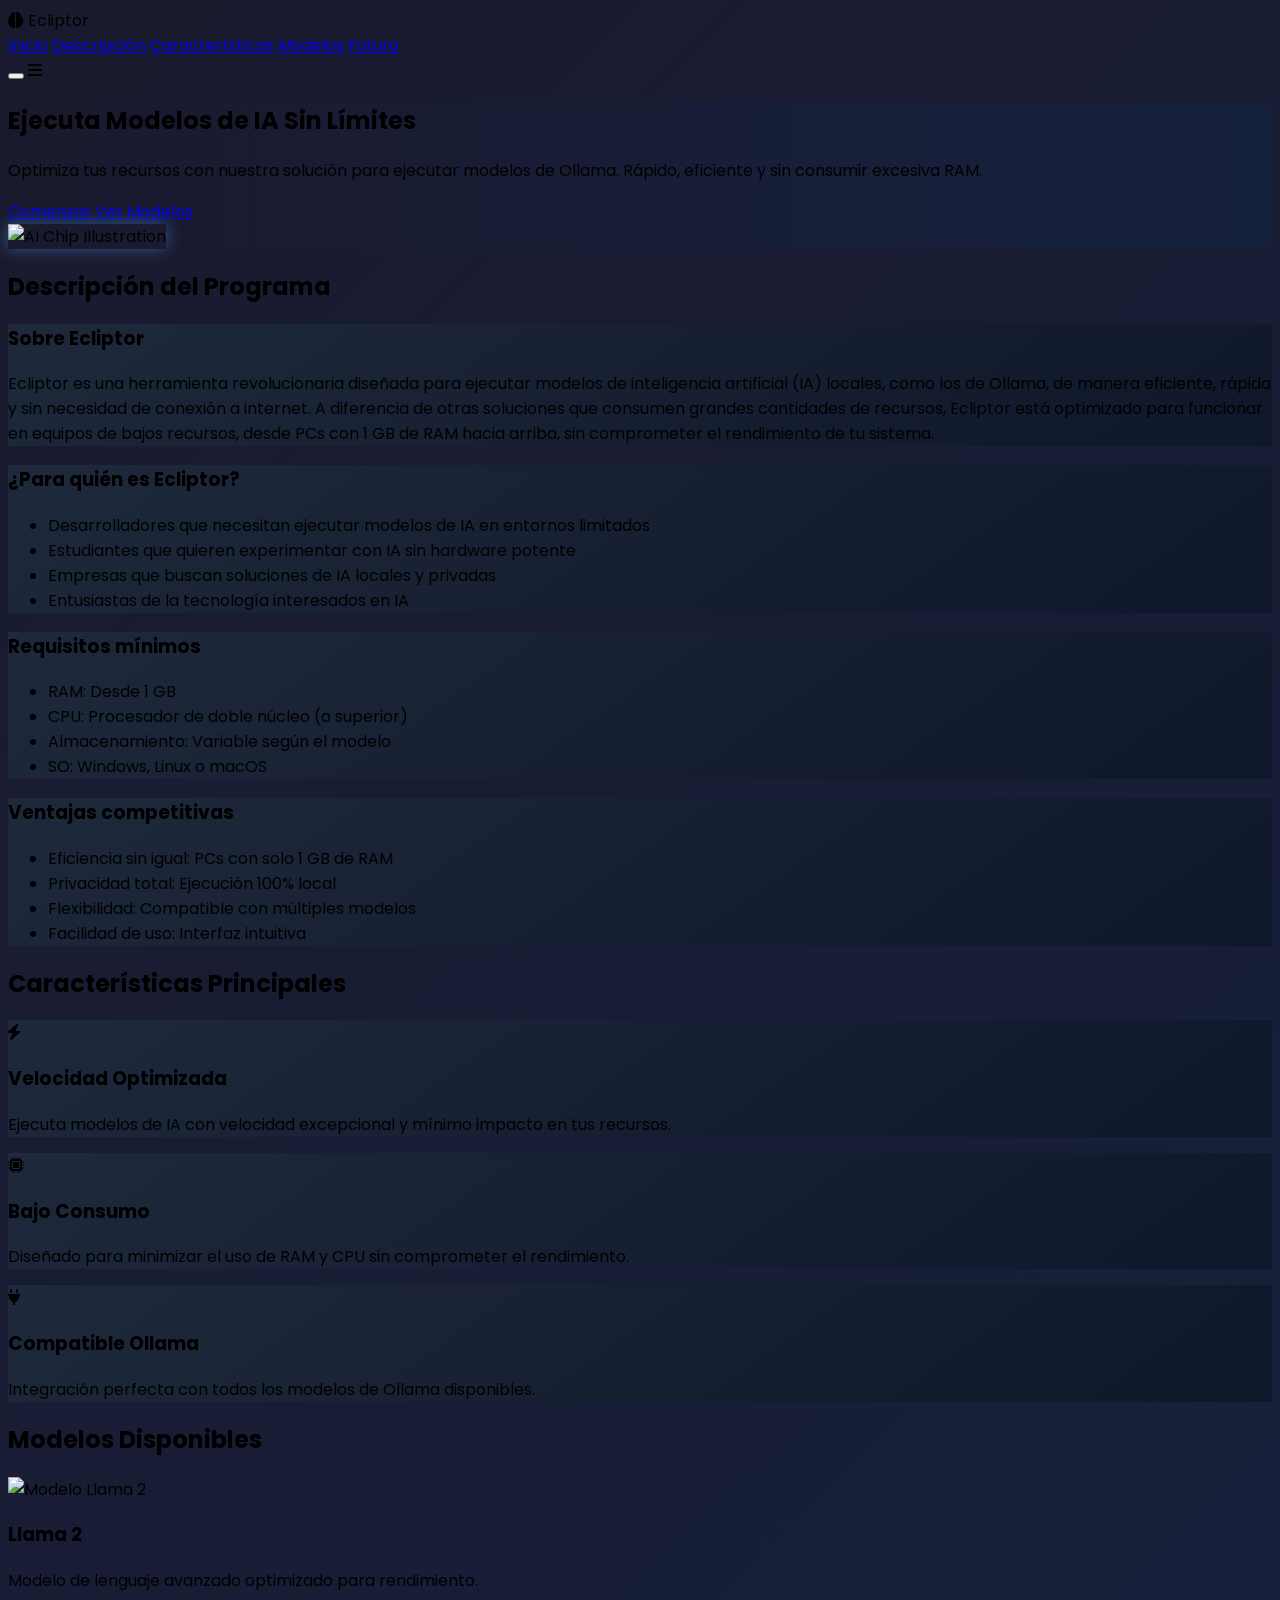
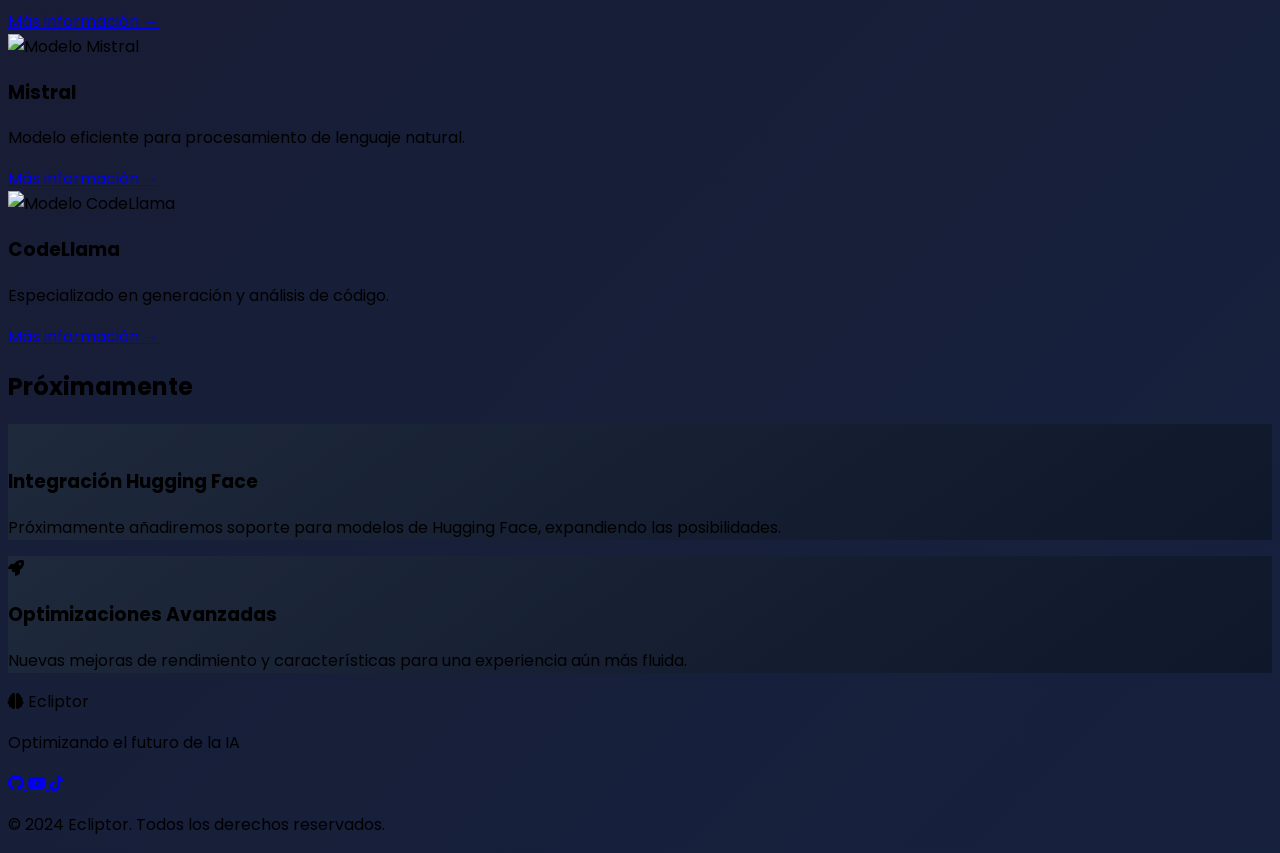
==== index.html @ 1d0e7f30 "Update and rename ia.html to index.html" ====
<!DOCTYPE html>
<html lang="es">
<head>
    <meta charset="UTF-8">
    <title>Ecliptor - Ejecución Rápida de Modelos</title>
    <script src="https://cdn.tailwindcss.com"></script>
    <link href="https://cdnjs.cloudflare.com/ajax/libs/font-awesome/6.0.0/css/all.min.css" rel="stylesheet">
    <style>
        @import url('https://fonts.googleapis.com/css2?family=Poppins:wght@300;400;600;700&display=swap');

        * {
            font-family: 'Poppins', sans-serif;
        }

        .gradient-bg {
            background: linear-gradient(135deg, #1a1a2e 0%, #16213e 100%);
        }

        .card-gradient {
            background: linear-gradient(145deg, #1e293b, #0f172a);
        }

        .glow {
            box-shadow: 0 0 15px rgba(66, 153, 225, 0.5);
        }

        .feature-card {
            transition: all 0.3s ease;
        }

        .feature-card:hover {
            transform: translateY(-10px);
            box-shadow: 0 10px 20px rgba(0, 0, 0, 0.2);
        }

        .animate-float {
            animation: float 3s ease-in-out infinite;
        }

        @keyframes float {
            0% { transform: translateY(0px); }
            50% { transform: translateY(-20px); }
            100% { transform: translateY(0px); }
        }

        .hero-gradient {
            background: linear-gradient(90deg, #1a1a2e 0%, #16213e 100%);
        }
    </style>
</head>
<body class="gradient-bg text-gray-100">
    <!-- Header -->
    <header class="fixed w-full z-50 bg-opacity-90 backdrop-blur-md bg-gray-900">
        <nav class="container mx-auto px-6 py-4">
            <div class="flex justify-between items-center">
                <div class="flex items-center">
                    <i class="fas fa-brain text-blue-500 text-3xl mr-3"></i>
                    <span class="text-2xl font-bold">Ecliptor</span>
                </div>
                <div class="hidden md:flex space-x-8 items-center">
                    <a href="#inicio" class="hover:text-blue-400 transition-colors">Inicio</a>
                    <a href="#descripcion" class="hover:text-blue-400 transition-colors">Descripción</a>
                    <a href="#caracteristicas" class="hover:text-blue-400 transition-colors">Características</a>
                    <a href="#modelos" class="hover:text-blue-400 transition-colors">Modelos</a>
                    <a href="#futuro" class="hover:text-blue-400 transition-colors">Futuro</a>
                    <!-- Nuevo botón de perfil -->
                    <div class="flex items-center space-x-3 ml-4 relative">
                        <button onclick="toggleUserMenu()" class="flex items-center space-x-3 focus:outline-none">
                            <img id="userAvatar" src="https://api.dicebear.com/7.x/avataaars/svg?seed=Felix" alt="Avatar" 
                                 class="w-8 h-8 rounded-full border-2 border-blue-500">
                            <span id="userName" class="text-sm font-medium">Usuario</span>
                        </button>
                        
                        <!-- Menú desplegable -->
                        <div id="userMenu" class="absolute right-0 top-full mt-2 w-48 rounded-md shadow-lg bg-gray-800 ring-1 ring-black ring-opacity-5 hidden">
                            <div class="py-1">
                                <a href="#" class="block px-4 py-2 text-sm text-gray-300 hover:bg-gray-700">
                                    <i class="fas fa-user-edit mr-2"></i>Editar Perfil
                                </a>
                                <a href="#" class="block px-4 py-2 text-sm text-gray-300 hover:bg-gray-700">
                                    <i class="fas fa-envelope mr-2"></i>Cambiar Correo
                                </a>
                                <a href="#" class="block px-4 py-2 text-sm text-gray-300 hover:bg-gray-700">
                                    <i class="fas fa-users mr-2"></i>Gestionar Usuarios
                                </a>
                                <hr class="border-gray-700 my-1">
                                <a href="#" onclick="handleLogout()" class="block px-4 py-2 text-sm text-red-400 hover:bg-gray-700">
                                    <i class="fas fa-sign-out-alt mr-2"></i>Cerrar Sesión
                                </a>
                            </div>
                        </div>
                    </div>
                </div>
                <button class="md:hidden"></button>
                    <i class="fas fa-bars text-2xl"></i>
                </button>
            </div>
        </nav>
    </header>

    <!-- Hero Section -->
    <section id="inicio" class="hero-gradient min-h-screen flex items-center pt-20">
        <div class="container mx-auto px-6 py-20">
            <div class="flex flex-col md:flex-row items-center">
                <div class="md:w-1/2 mb-10 md:mb-0">
                    <h1 class="text-5xl md:text-6xl font-bold mb-6">
                        Ejecuta Modelos de IA 
                        <span class="text-blue-500">Sin Límites</span>
                    </h1>
                    <p class="text-xl mb-8 text-gray-300">
                        Optimiza tus recursos con nuestra solución para ejecutar modelos de Ollama. 
                        Rápido, eficiente y sin consumir excesiva RAM.
                    </p>
                    <div class="flex space-x-4">
                        <a href="login.html" id="btnComenzar" class="bg-blue-600 hover:bg-blue-700 px-8 py-3 rounded-lg font-semibold transition-colors">
                            Comenzar
                        </a>
                        <a href="#modelos" class="border border-blue-500 hover:bg-blue-500 px-8 py-3 rounded-lg font-semibold transition-colors">
                            Ver Modelos
                        </a>
                    </div>
                </div>
                <div class="md:w-1/2 animate-float">
                    <div class="w-full h-[400px] flex items-center justify-end bg-transparent"> <!-- Añadido justify-end y bg-transparent -->
                        <img 
                            src="https://img.freepik.com/vector-premium/conjunto-chips-ia-instalar-e-icono-modo-configuracion-ia-vector-ia-simbolo-forma-ilustracion_293525-2442.jpg" 
                            alt="AI Chip Illustration" 
                            class="w-[400px] h-[400px] object-contain rounded-lg glow mr-4"> <!-- Cambiado ml-4 por mr-4 y object-cover por object-contain -->
                    </div>
                </div>
            </div>
        </div>
    </section>

    <!-- Descripción Section (Nueva sección) -->
    <section id="descripcion" class="py-20 bg-gray-900">
        <div class="container mx-auto px-6">
            <h2 class="text-4xl font-bold text-center mb-16">Descripción del Programa</h2>
            <div class="max-w-4xl mx-auto space-y-8 text-gray-300">
                <div class="card-gradient rounded-xl p-8 feature-card"> <!-- Nuevo contenedor para el texto -->
                    <h3 class="text-xl font-bold mb-4 text-blue-400">Sobre Ecliptor</h3>
                    <p class="text-lg leading-relaxed">
                        Ecliptor es una herramienta revolucionaria diseñada para ejecutar modelos de inteligencia artificial (IA) locales, como los de Ollama, de manera eficiente, rápida y sin necesidad de conexión a internet. A diferencia de otras soluciones que consumen grandes cantidades de recursos, Ecliptor está optimizado para funcionar en equipos de bajos recursos, desde PCs con 1 GB de RAM hacia arriba, sin comprometer el rendimiento de tu sistema.
                    </p>
                </div>

                <div class="grid grid-cols-1 md:grid-cols-3 gap-8 mt-12"> <!-- Cambiado a 3 columnas -->
                    <div class="card-gradient rounded-xl p-6 feature-card"> <!-- Añadido feature-card -->
                        <h3 class="text-xl font-bold mb-4 text-blue-400">¿Para quién es Ecliptor?</h3>
                        <ul class="space-y-2 list-disc list-inside">
                            <li>Desarrolladores que necesitan ejecutar modelos de IA en entornos limitados</li>
                            <li>Estudiantes que quieren experimentar con IA sin hardware potente</li>
                            <li>Empresas que buscan soluciones de IA locales y privadas</li>
                            <li>Entusiastas de la tecnología interesados en IA</li>
                        </ul>
                    </div>

                    <div class="card-gradient rounded-xl p-6 feature-card"> <!-- Añadido feature-card -->
                        <h3 class="text-xl font-bold mb-4 text-blue-400">Requisitos mínimos</h3>
                        <ul class="space-y-2 list-disc list-inside">
                            <li>RAM: Desde 1 GB</li>
                            <li>CPU: Procesador de doble núcleo (o superior)</li>
                            <li>Almacenamiento: Variable según el modelo</li>
                            <li>SO: Windows, Linux o macOS</li>
                        </ul>
                    </div>

                    <div class="card-gradient rounded-xl p-6 feature-card"> <!-- Añadido feature-card -->
                        <h3 class="text-xl font-bold mb-4 text-blue-400">Ventajas competitivas</h3>
                        <ul class="space-y-2 list-disc list-inside">
                            <li>Eficiencia sin igual: PCs con solo 1 GB de RAM</li>
                            <li>Privacidad total: Ejecución 100% local</li>
                            <li>Flexibilidad: Compatible con múltiples modelos</li>
                            <li>Facilidad de uso: Interfaz intuitiva</li>
                        </ul>
                    </div>
                </div>
            </div>
        </div>
    </section>

    <!-- Features Section -->
    <section id="caracteristicas" class="py-20">
        <div class="container mx-auto px-6">
            <h2 class="text-4xl font-bold text-center mb-16">Características Principales</h2>
            <div class="grid grid-cols-1 md:grid-cols-3 gap-12">
                <div class="feature-card card-gradient p-8 rounded-xl">
                    <div class="text-blue-500 text-5xl mb-6">
                        <i class="fas fa-bolt"></i>
                    </div>
                    <h3 class="text-2xl font-bold mb-4">Velocidad Optimizada</h3>
                    <p class="text-gray-400">
                        Ejecuta modelos de IA con velocidad excepcional y mínimo impacto en tus recursos.
                    </p>
                </div>
                <div class="feature-card card-gradient p-8 rounded-xl">
                    <div class="text-blue-500 text-5xl mb-6">
                        <i class="fas fa-microchip"></i>
                    </div>
                    <h3 class="text-2xl font-bold mb-4">Bajo Consumo</h3>
                    <p class="text-gray-400">
                        Diseñado para minimizar el uso de RAM y CPU sin comprometer el rendimiento.
                    </p>
                </div>
                <div class="feature-card card-gradient p-8 rounded-xl">
                    <div class="text-blue-500 text-5xl mb-6">
                        <i class="fas fa-plug"></i>
                    </div>
                    <h3 class="text-2xl font-bold mb-4">Compatible Ollama</h3>
                    <p class="text-gray-400">
                        Integración perfecta con todos los modelos de Ollama disponibles.
                    </p>
                </div>
            </div>
        </div>
    </section>

    <!-- Models Section -->
    <section id="modelos" class="py-20 bg-gray-900">
        <div class="container mx-auto px-6">
            <h2 class="text-4xl font-bold text-center mb-16">Modelos Disponibles</h2>
            <div class="grid grid-cols-1 md:grid-cols-3 gap-8">
                <div class="feature-card bg-gray-800 rounded-xl overflow-hidden">
                    <img src="https://llama-2.ai/wp-content/uploads/2023/08/Llama-2-Release-Update.jpeg" alt="Modelo Llama 2" class="w-full h-48 object-cover"/>
                    <div class="p-6">
                        <h3 class="text-xl font-bold mb-3">Llama 2</h3>
                        <p class="text-gray-400 mb-4">
                            Modelo de lenguaje avanzado optimizado para rendimiento.
                        </p>
                        <a href="llama2.html" class="text-blue-500 hover:text-blue-400">Más información →</a>
                    </div>
                </div>
                <div class="feature-card bg-gray-800 rounded-xl overflow-hidden">
                    <img src="https://raona.com/wp-content/uploads/2024/02/mistral-ai-1024x505.webp" alt="Modelo Mistral" class="w-full h-48 object-cover"/>
                    <div class="p-6">
                        <h3 class="text-xl font-bold mb-3">Mistral</h3>
                        <p class="text-gray-400 mb-4">
                            Modelo eficiente para procesamiento de lenguaje natural.
                        </p>
                        <a href="mistral.html" class="text-blue-500 hover:text-blue-400">Más información →</a>
                    </div>
                </div>
                <div class="feature-card bg-gray-800 rounded-xl overflow-hidden">
                    <img src="https://pbs.twimg.com/media/GFBmtatb0AADYhy?format=jpg&name=4096x4096" alt="Modelo CodeLlama" class="w-full h-48 object-cover"/>
                    <div class="p-6">
                        <h3 class="text-xl font-bold mb-3">CodeLlama</h3>
                        <p class="text-gray-400 mb-4">
                            Especializado en generación y análisis de código.
                        </p>
                        <a href="codellama.html" class="text-blue-500 hover:text-blue-400">Más información →</a>
                    </div>
                </div>
            </div>
        </div>
    </section>

    <!-- Future Section -->
    <section id="futuro" class="py-20">
        <div class="container mx-auto px-6">
            <h2 class="text-4xl font-bold text-center mb-16">Próximamente</h2>
            <div class="grid grid-cols-1 md:grid-cols-2 gap-12">
                <div class="feature-card card-gradient p-8 rounded-xl">
                    <div class="flex items-center mb-6">
                        <i class="fab fa-huggingface text-4xl text-blue-500 mr-4"></i>
                        <h3 class="text-2xl font-bold">Integración Hugging Face</h3>
                    </div>
                    <p class="text-gray-400">
                        Próximamente añadiremos soporte para modelos de Hugging Face, expandiendo las posibilidades.
                    </p>
                </div>
                <div class="feature-card card-gradient p-8 rounded-xl">
                    <div class="flex items-center mb-6">
                        <i class="fas fa-rocket text-4xl text-blue-500 mr-4"></i>
                        <h3 class="text-2xl font-bold">Optimizaciones Avanzadas</h3>
                    </div>
                    <p class="text-gray-400">
                        Nuevas mejoras de rendimiento y características para una experiencia aún más fluida.
                    </p>
                </div>
            </div>
        </div>
    </section>

    <!-- Footer -->
    <footer class="bg-gray-900 py-12">
        <div class="container mx-auto px-6">
            <div class="flex flex-col md:flex-row justify-between items-center">
                <div class="mb-6 md:mb-0">
                    <div class="flex items-center">
                        <i class="fas fa-brain text-blue-500 text-3xl mr-3"></i>
                        <span class="text-2xl font-bold">Ecliptor</span>
                    </div>
                    <p class="text-gray-400 mt-2">Optimizando el futuro de la IA</p>
                </div>
                <div class="flex space-x-6">
                    <a href="https://github.com/jephersonRD" class="text-gray-400 hover:text-blue-500">
                        <i class="fab fa-github text-2xl"></i>
                    </a>
                    <a href="https://www.youtube.com/@Jepherson_jp" class="text-gray-400 hover:text-blue-500">
                        <i class="fab fa-youtube text-2xl"></i>
                    </a>
                    <a href="https://www.tiktok.com/@jepherson_rd" class="text-gray-400 hover:text-blue-500">
                        <i class="fab fa-tiktok text-2xl"></i>
                    </a>
                </div>
            </div>
            <div class="border-t border-gray-800 mt-8 pt-8 text-center text-gray-400">
                <p>© 2024 Ecliptor. Todos los derechos reservados.</p>
            </div>
        </div>
    </footer>
    <script>
        // Verificar si el usuario está autenticado
        const isAuthenticated = localStorage.getItem('userAuth');
        const btnComenzar = document.getElementById('btnComenzar');
        const userProfile = document.querySelector('.flex.items-center.space-x-3');

        if (isAuthenticated) {
            btnComenzar.href = 'download.html';
            userProfile.style.display = 'flex';
        } else {
            btnComenzar.href = 'login.html';
            userProfile.style.display = 'none';
        }

        function toggleUserMenu() {
            const menu = document.getElementById('userMenu');
            menu.classList.toggle('hidden');
        }

        function handleLogout() {
            localStorage.removeItem('userAuth');
            window.location.reload();
        }

        // Actualizar información del usuario
        const userAuth = JSON.parse(localStorage.getItem('userAuth'));
        if (userAuth) {
            document.getElementById('userName').textContent = userAuth.username || 'Usuario';
            if (userAuth.profilePic) {
                document.getElementById('userAvatar').src = userAuth.profilePic;
            }
        }

        // Cerrar menú al hacer clic fuera
        document.addEventListener('click', function(event) {
            const menu = document.getElementById('userMenu');
            const userButton = document.querySelector('.flex.items-center.space-x-3.ml-4');
            if (!userButton.contains(event.target) && !menu.contains(event.target)) {
                menu.classList.add('hidden');
            }
        });
    </script>
</body>
</html>
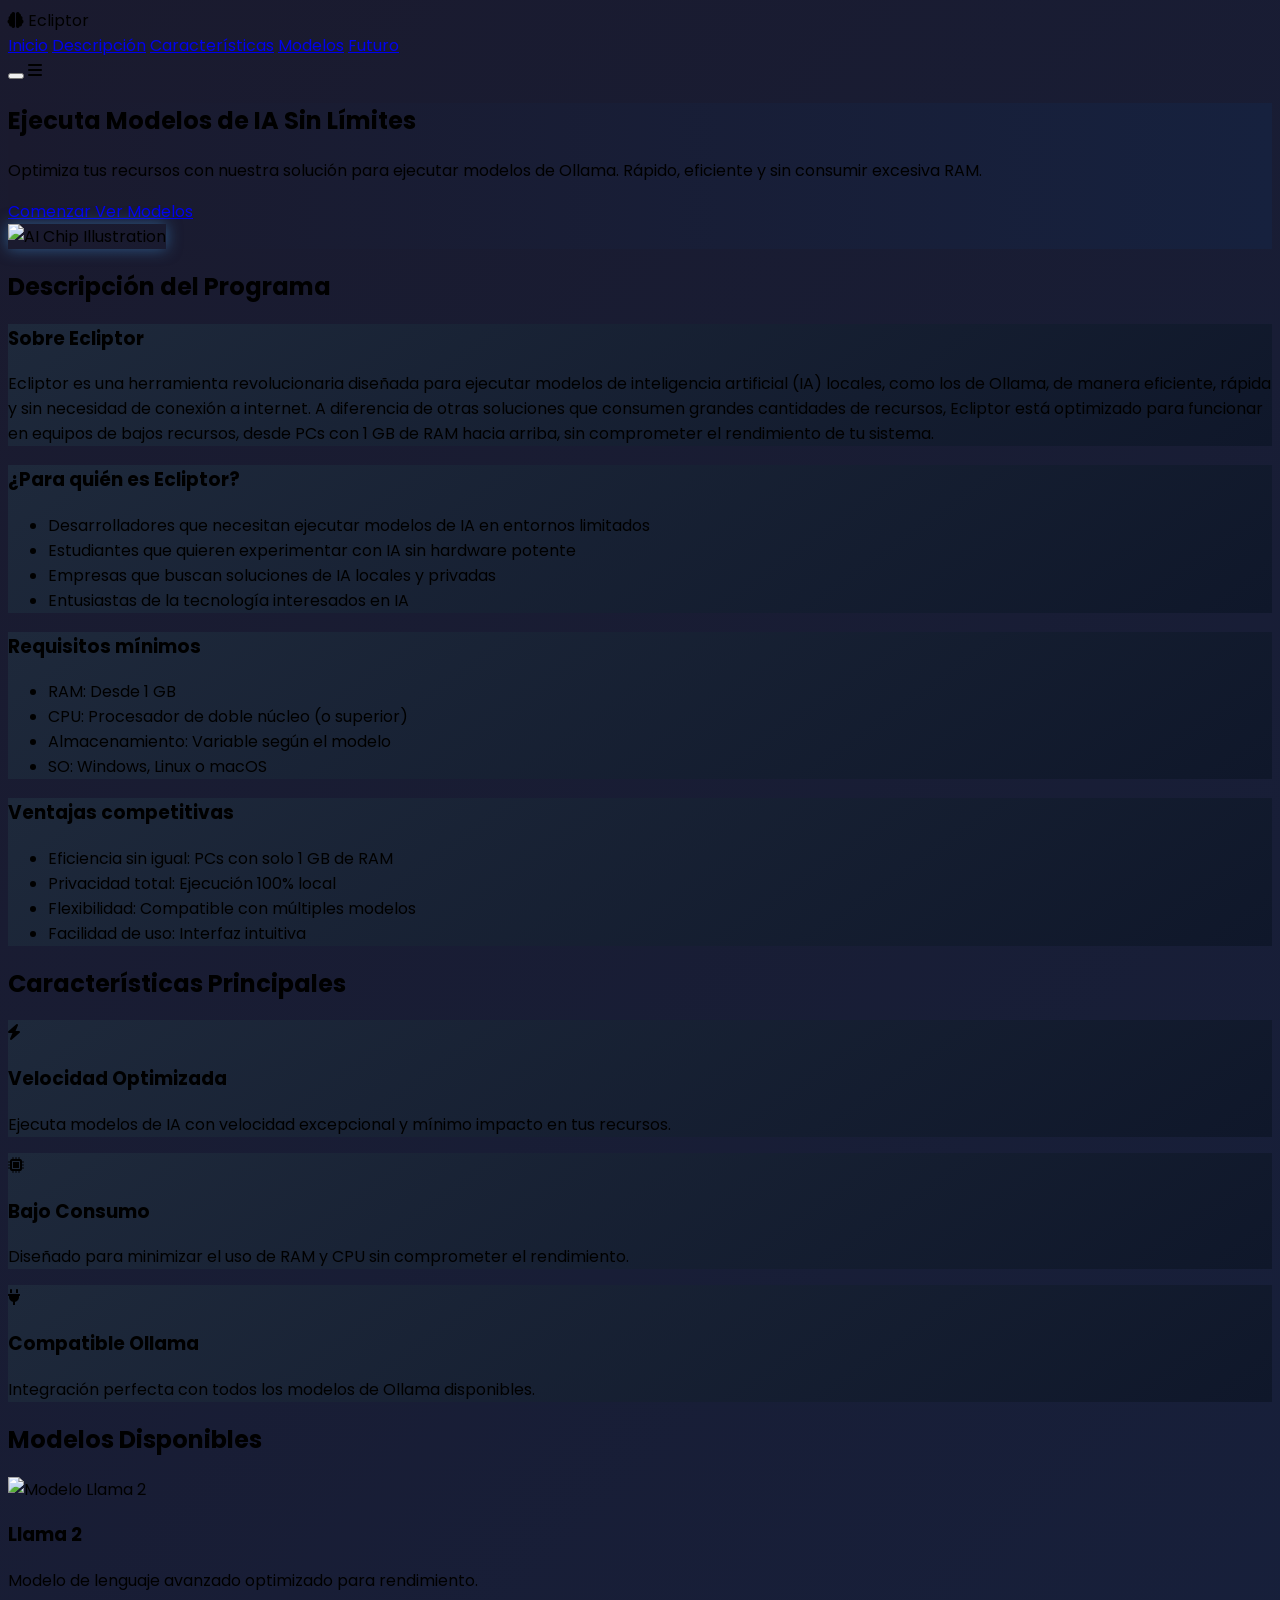
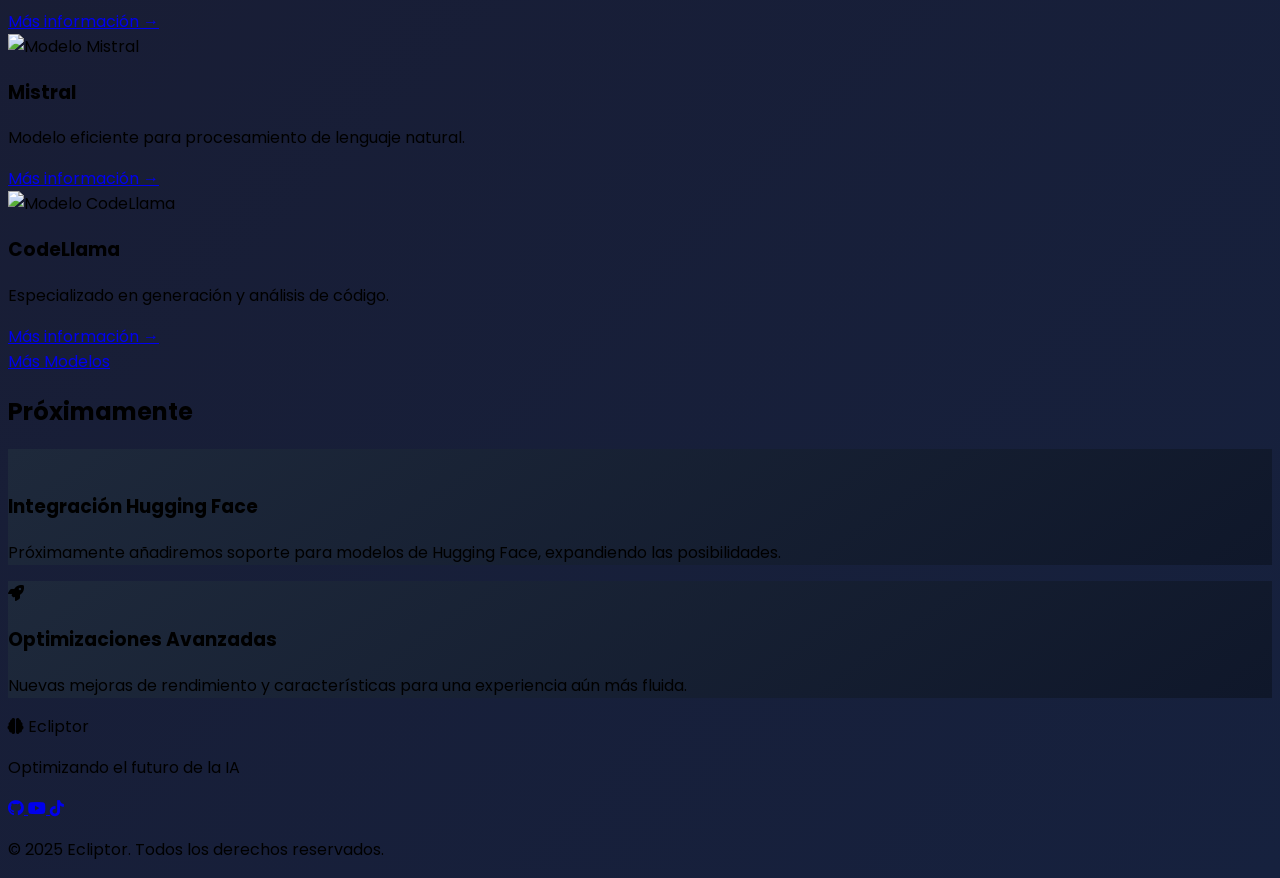
==== commit 3e923e7d: "Add files via upload" ====
--- a/index.html
+++ b/index.html
@@ -251,6 +251,12 @@
                     </div>
                 </div>
             </div>
+            <!-- Nuevo botón de Más Modelos -->
+            <div class="text-center mt-8">
+                <a href="modelos.html" class="bg-blue-600 hover:bg-blue-700 px-8 py-3 rounded-lg font-semibold transition-colors">
+                    Más Modelos
+                </a>
+            </div>
         </div>
     </section>
 
@@ -305,7 +311,7 @@
                 </div>
             </div>
             <div class="border-t border-gray-800 mt-8 pt-8 text-center text-gray-400">
-                <p>© 2024 Ecliptor. Todos los derechos reservados.</p>
+                <p>© 2025 Ecliptor. Todos los derechos reservados.</p>
             </div>
         </div>
     </footer>
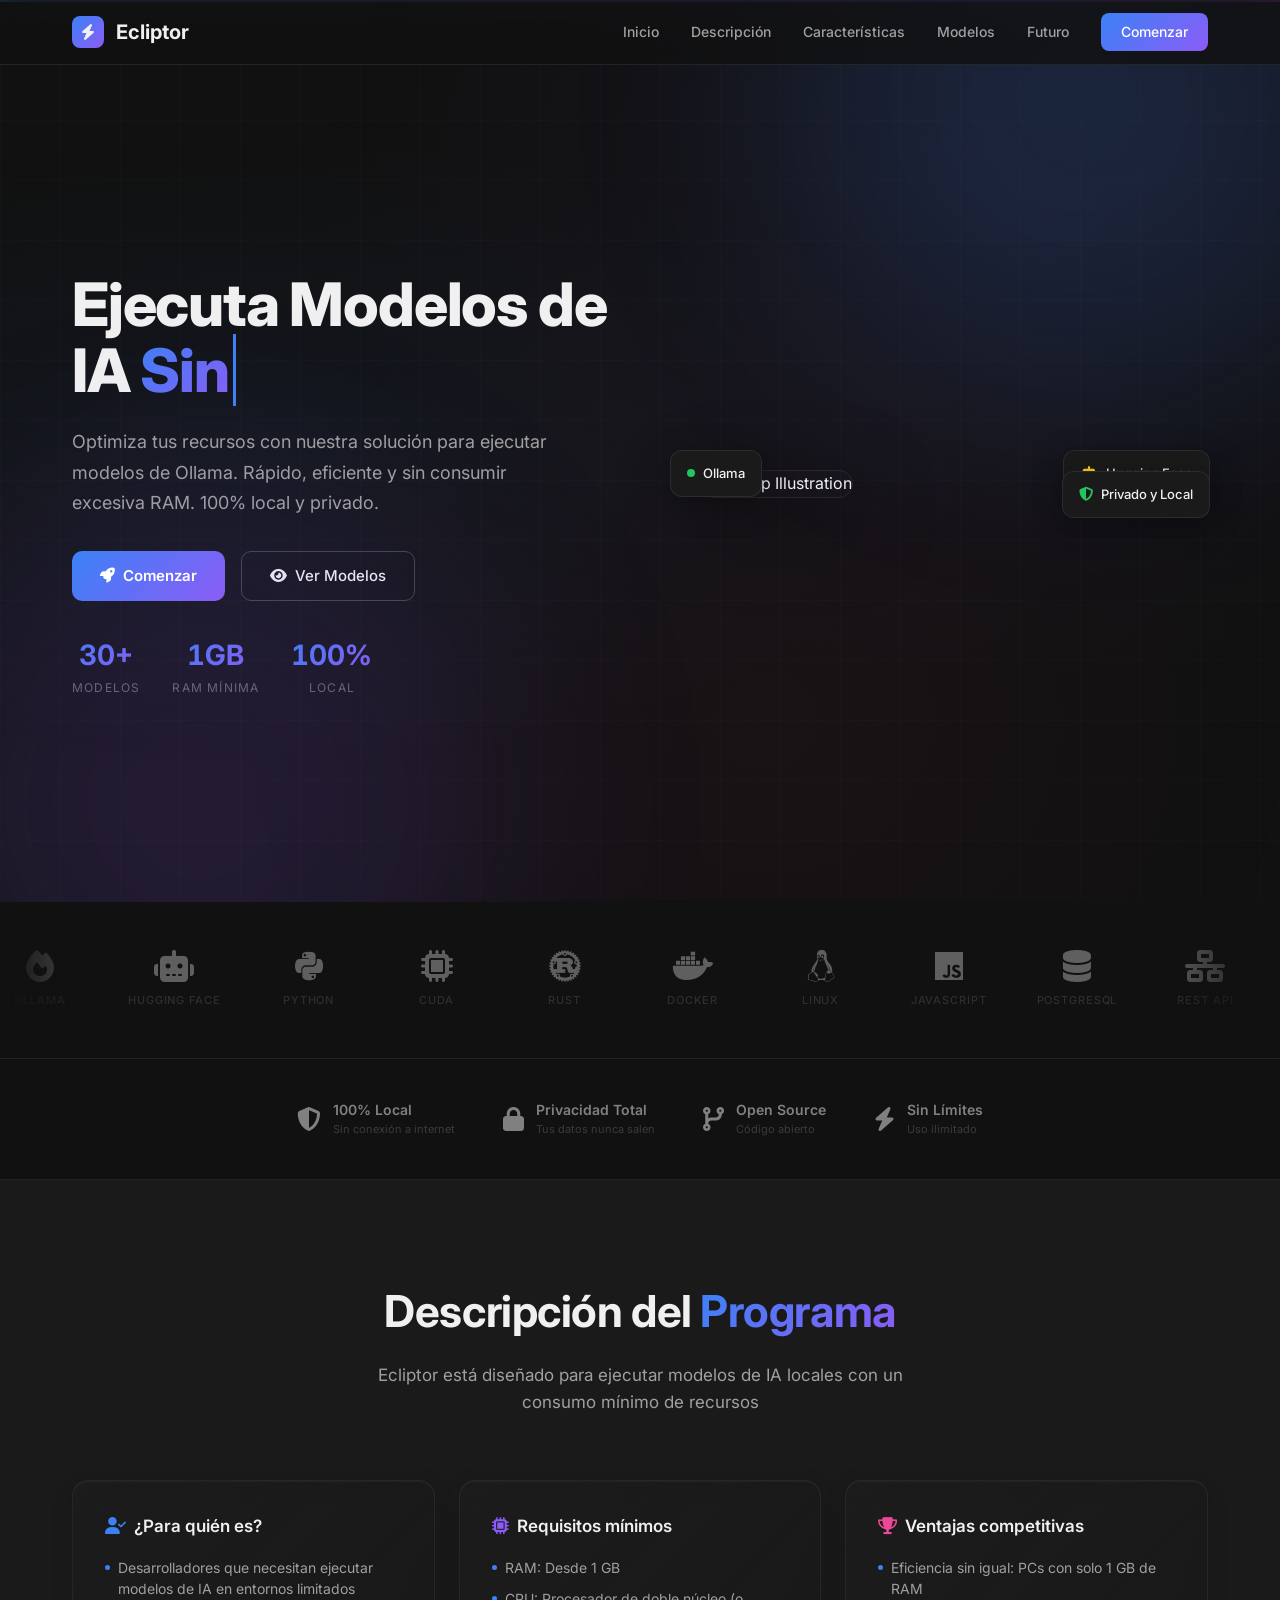
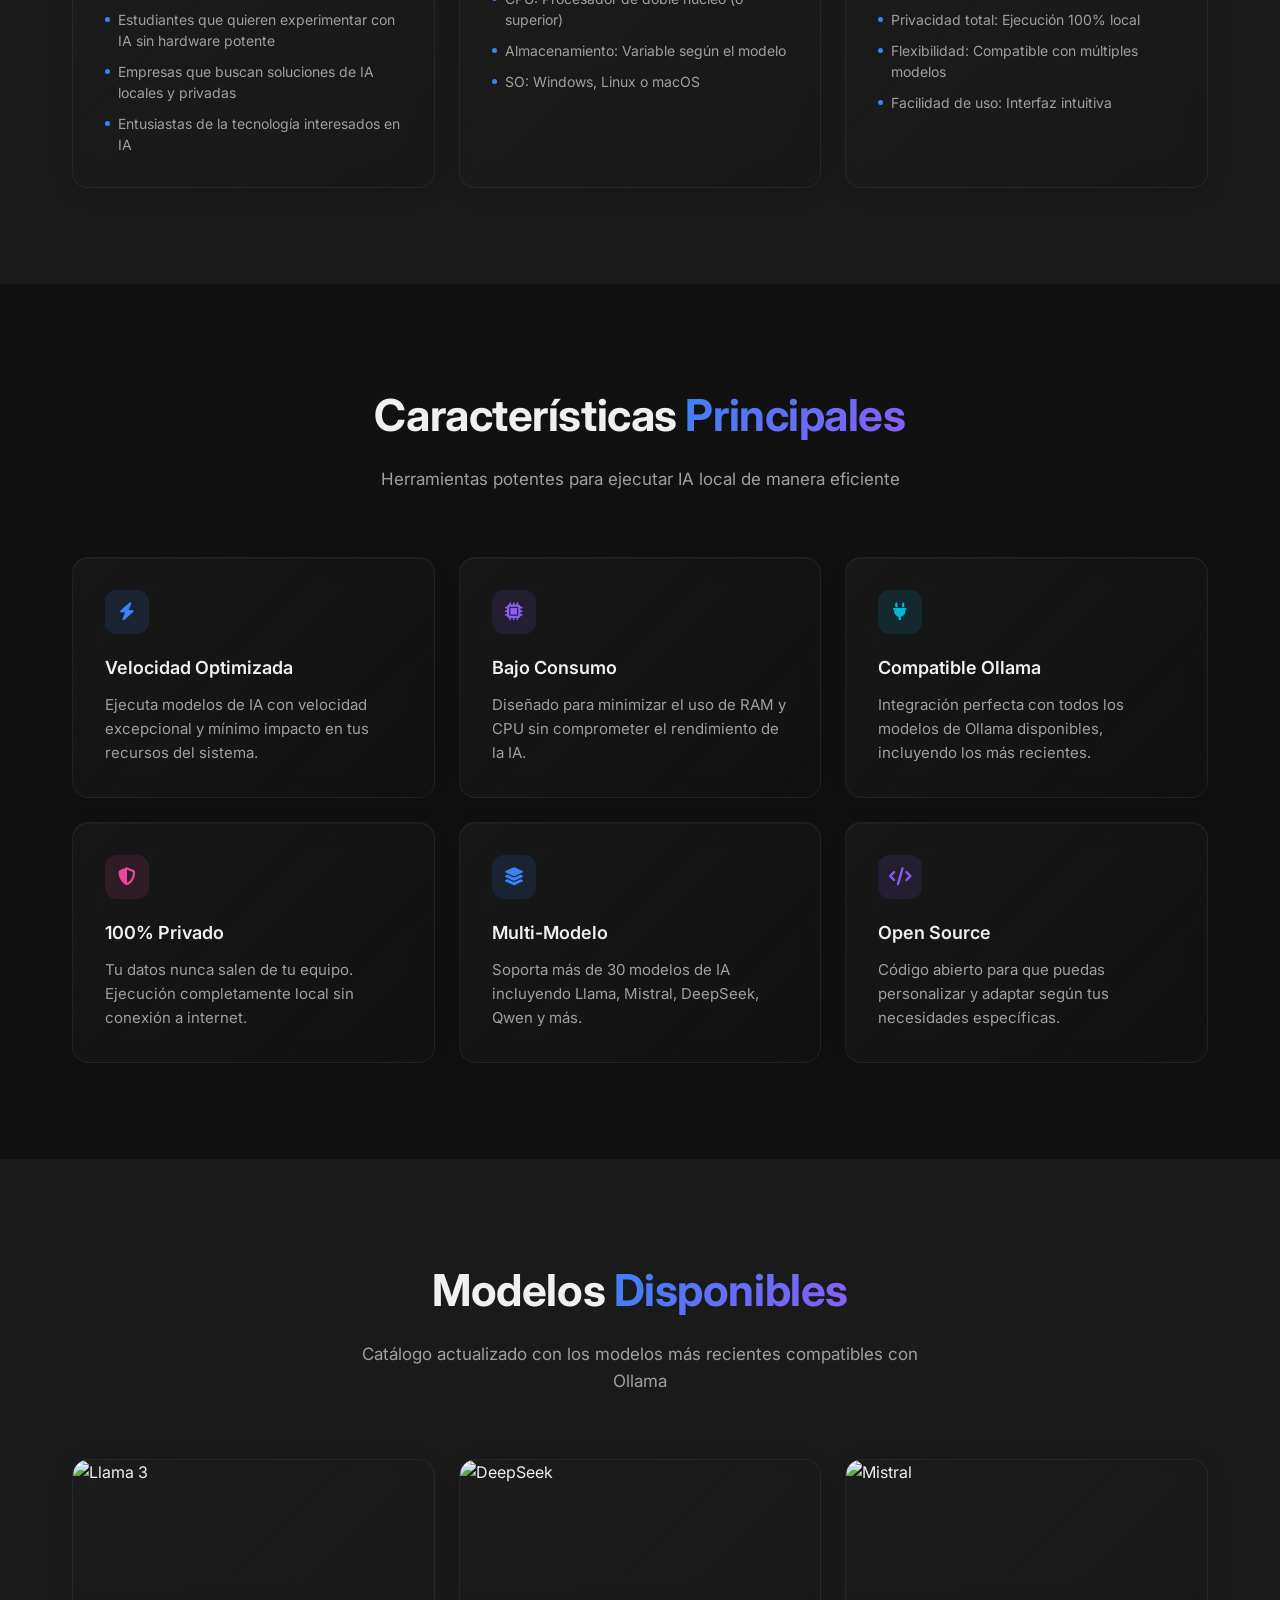
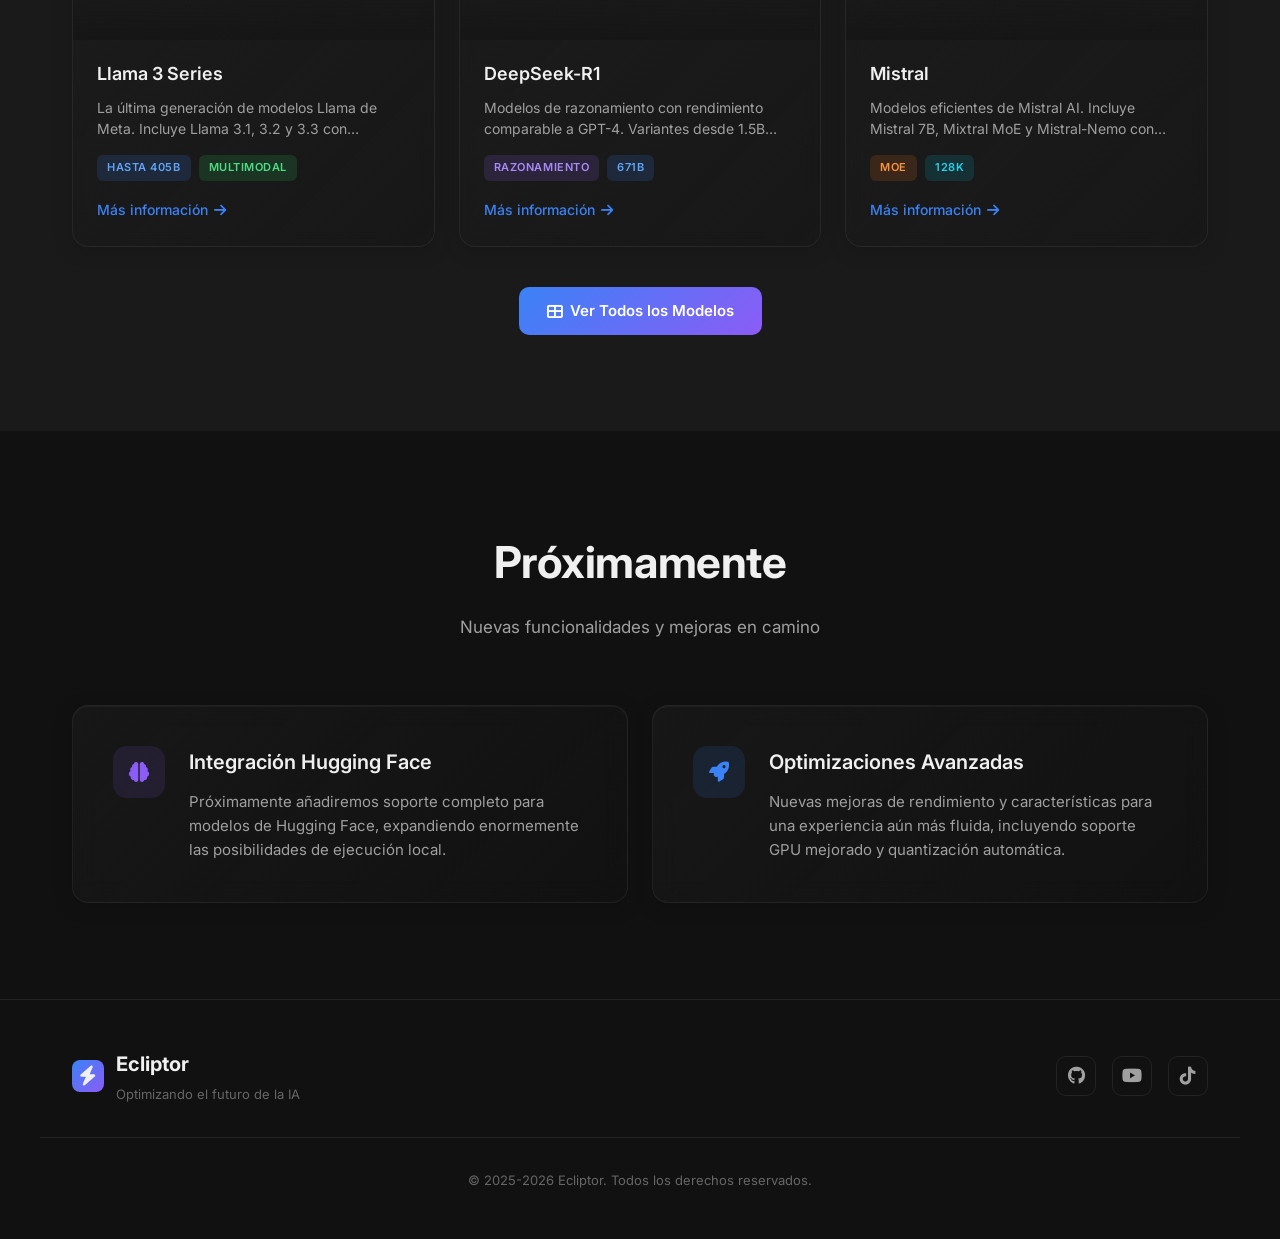
==== commit 04f6c639: "Rediseño completo: estilo sshx.io, glassmorphism, carrusel infinito, efecto 3D, responsive mejorado," ====
--- a/index.html
+++ b/index.html
@@ -1,361 +1,370 @@
-<!DOCTYPE html>
-<html lang="es">
-<head>
-    <meta charset="UTF-8">
-    <title>Ecliptor - Ejecución Rápida de Modelos</title>
-    <script src="https://cdn.tailwindcss.com"></script>
-    <link href="https://cdnjs.cloudflare.com/ajax/libs/font-awesome/6.0.0/css/all.min.css" rel="stylesheet">
-    <style>
-        @import url('https://fonts.googleapis.com/css2?family=Poppins:wght@300;400;600;700&display=swap');
-
-        * {
-            font-family: 'Poppins', sans-serif;
-        }
-
-        .gradient-bg {
-            background: linear-gradient(135deg, #1a1a2e 0%, #16213e 100%);
-        }
-
-        .card-gradient {
-            background: linear-gradient(145deg, #1e293b, #0f172a);
-        }
-
-        .glow {
-            box-shadow: 0 0 15px rgba(66, 153, 225, 0.5);
-        }
-
-        .feature-card {
-            transition: all 0.3s ease;
-        }
-
-        .feature-card:hover {
-            transform: translateY(-10px);
-            box-shadow: 0 10px 20px rgba(0, 0, 0, 0.2);
-        }
-
-        .animate-float {
-            animation: float 3s ease-in-out infinite;
-        }
-
-        @keyframes float {
-            0% { transform: translateY(0px); }
-            50% { transform: translateY(-20px); }
-            100% { transform: translateY(0px); }
-        }
-
-        .hero-gradient {
-            background: linear-gradient(90deg, #1a1a2e 0%, #16213e 100%);
-        }
-    </style>
-</head>
-<body class="gradient-bg text-gray-100">
-    <!-- Header -->
-    <header class="fixed w-full z-50 bg-opacity-90 backdrop-blur-md bg-gray-900">
-        <nav class="container mx-auto px-6 py-4">
-            <div class="flex justify-between items-center">
-                <div class="flex items-center">
-                    <i class="fas fa-brain text-blue-500 text-3xl mr-3"></i>
-                    <span class="text-2xl font-bold">Ecliptor</span>
-                </div>
-                <div class="hidden md:flex space-x-8 items-center">
-                    <a href="#inicio" class="hover:text-blue-400 transition-colors">Inicio</a>
-                    <a href="#descripcion" class="hover:text-blue-400 transition-colors">Descripción</a>
-                    <a href="#caracteristicas" class="hover:text-blue-400 transition-colors">Características</a>
-                    <a href="#modelos" class="hover:text-blue-400 transition-colors">Modelos</a>
-                    <a href="#futuro" class="hover:text-blue-400 transition-colors">Futuro</a>
-                    <!-- Nuevo botón de perfil -->
-                    <div class="flex items-center space-x-3 ml-4 relative">
-                        <button onclick="toggleUserMenu()" class="flex items-center space-x-3 focus:outline-none">
-                            <img id="userAvatar" src="https://api.dicebear.com/7.x/avataaars/svg?seed=Felix" alt="Avatar" 
-                                 class="w-8 h-8 rounded-full border-2 border-blue-500">
-                            <span id="userName" class="text-sm font-medium">Usuario</span>
-                        </button>
-                        
-                        <!-- Menú desplegable -->
-                        <div id="userMenu" class="absolute right-0 top-full mt-2 w-48 rounded-md shadow-lg bg-gray-800 ring-1 ring-black ring-opacity-5 hidden">
-                            <div class="py-1">
-                                <a href="#" class="block px-4 py-2 text-sm text-gray-300 hover:bg-gray-700">
-                                    <i class="fas fa-user-edit mr-2"></i>Editar Perfil
-                                </a>
-                                <a href="#" class="block px-4 py-2 text-sm text-gray-300 hover:bg-gray-700">
-                                    <i class="fas fa-envelope mr-2"></i>Cambiar Correo
-                                </a>
-                                <a href="#" class="block px-4 py-2 text-sm text-gray-300 hover:bg-gray-700">
-                                    <i class="fas fa-users mr-2"></i>Gestionar Usuarios
-                                </a>
-                                <hr class="border-gray-700 my-1">
-                                <a href="#" onclick="handleLogout()" class="block px-4 py-2 text-sm text-red-400 hover:bg-gray-700">
-                                    <i class="fas fa-sign-out-alt mr-2"></i>Cerrar Sesión
-                                </a>
-                            </div>
-                        </div>
-                    </div>
-                </div>
-                <button class="md:hidden"></button>
-                    <i class="fas fa-bars text-2xl"></i>
-                </button>
-            </div>
-        </nav>
-    </header>
-
-    <!-- Hero Section -->
-    <section id="inicio" class="hero-gradient min-h-screen flex items-center pt-20">
-        <div class="container mx-auto px-6 py-20">
-            <div class="flex flex-col md:flex-row items-center">
-                <div class="md:w-1/2 mb-10 md:mb-0">
-                    <h1 class="text-5xl md:text-6xl font-bold mb-6">
-                        Ejecuta Modelos de IA 
-                        <span class="text-blue-500">Sin Límites</span>
-                    </h1>
-                    <p class="text-xl mb-8 text-gray-300">
-                        Optimiza tus recursos con nuestra solución para ejecutar modelos de Ollama. 
-                        Rápido, eficiente y sin consumir excesiva RAM.
-                    </p>
-                    <div class="flex space-x-4">
-                        <a href="login.html" id="btnComenzar" class="bg-blue-600 hover:bg-blue-700 px-8 py-3 rounded-lg font-semibold transition-colors">
-                            Comenzar
-                        </a>
-                        <a href="#modelos" class="border border-blue-500 hover:bg-blue-500 px-8 py-3 rounded-lg font-semibold transition-colors">
-                            Ver Modelos
-                        </a>
-                    </div>
-                </div>
-                <div class="md:w-1/2 animate-float">
-                    <div class="w-full h-[400px] flex items-center justify-end bg-transparent"> <!-- Añadido justify-end y bg-transparent -->
-                        <img 
-                            src="https://img.freepik.com/vector-premium/conjunto-chips-ia-instalar-e-icono-modo-configuracion-ia-vector-ia-simbolo-forma-ilustracion_293525-2442.jpg" 
-                            alt="AI Chip Illustration" 
-                            class="w-[400px] h-[400px] object-contain rounded-lg glow mr-4"> <!-- Cambiado ml-4 por mr-4 y object-cover por object-contain -->
-                    </div>
-                </div>
-            </div>
-        </div>
-    </section>
-
-    <!-- Descripción Section (Nueva sección) -->
-    <section id="descripcion" class="py-20 bg-gray-900">
-        <div class="container mx-auto px-6">
-            <h2 class="text-4xl font-bold text-center mb-16">Descripción del Programa</h2>
-            <div class="max-w-4xl mx-auto space-y-8 text-gray-300">
-                <div class="card-gradient rounded-xl p-8 feature-card"> <!-- Nuevo contenedor para el texto -->
-                    <h3 class="text-xl font-bold mb-4 text-blue-400">Sobre Ecliptor</h3>
-                    <p class="text-lg leading-relaxed">
-                        Ecliptor es una herramienta revolucionaria diseñada para ejecutar modelos de inteligencia artificial (IA) locales, como los de Ollama, de manera eficiente, rápida y sin necesidad de conexión a internet. A diferencia de otras soluciones que consumen grandes cantidades de recursos, Ecliptor está optimizado para funcionar en equipos de bajos recursos, desde PCs con 1 GB de RAM hacia arriba, sin comprometer el rendimiento de tu sistema.
-                    </p>
-                </div>
-
-                <div class="grid grid-cols-1 md:grid-cols-3 gap-8 mt-12"> <!-- Cambiado a 3 columnas -->
-                    <div class="card-gradient rounded-xl p-6 feature-card"> <!-- Añadido feature-card -->
-                        <h3 class="text-xl font-bold mb-4 text-blue-400">¿Para quién es Ecliptor?</h3>
-                        <ul class="space-y-2 list-disc list-inside">
-                            <li>Desarrolladores que necesitan ejecutar modelos de IA en entornos limitados</li>
-                            <li>Estudiantes que quieren experimentar con IA sin hardware potente</li>
-                            <li>Empresas que buscan soluciones de IA locales y privadas</li>
-                            <li>Entusiastas de la tecnología interesados en IA</li>
-                        </ul>
-                    </div>
-
-                    <div class="card-gradient rounded-xl p-6 feature-card"> <!-- Añadido feature-card -->
-                        <h3 class="text-xl font-bold mb-4 text-blue-400">Requisitos mínimos</h3>
-                        <ul class="space-y-2 list-disc list-inside">
-                            <li>RAM: Desde 1 GB</li>
-                            <li>CPU: Procesador de doble núcleo (o superior)</li>
-                            <li>Almacenamiento: Variable según el modelo</li>
-                            <li>SO: Windows, Linux o macOS</li>
-                        </ul>
-                    </div>
-
-                    <div class="card-gradient rounded-xl p-6 feature-card"> <!-- Añadido feature-card -->
-                        <h3 class="text-xl font-bold mb-4 text-blue-400">Ventajas competitivas</h3>
-                        <ul class="space-y-2 list-disc list-inside">
-                            <li>Eficiencia sin igual: PCs con solo 1 GB de RAM</li>
-                            <li>Privacidad total: Ejecución 100% local</li>
-                            <li>Flexibilidad: Compatible con múltiples modelos</li>
-                            <li>Facilidad de uso: Interfaz intuitiva</li>
-                        </ul>
-                    </div>
-                </div>
-            </div>
-        </div>
-    </section>
-
-    <!-- Features Section -->
-    <section id="caracteristicas" class="py-20">
-        <div class="container mx-auto px-6">
-            <h2 class="text-4xl font-bold text-center mb-16">Características Principales</h2>
-            <div class="grid grid-cols-1 md:grid-cols-3 gap-12">
-                <div class="feature-card card-gradient p-8 rounded-xl">
-                    <div class="text-blue-500 text-5xl mb-6">
-                        <i class="fas fa-bolt"></i>
-                    </div>
-                    <h3 class="text-2xl font-bold mb-4">Velocidad Optimizada</h3>
-                    <p class="text-gray-400">
-                        Ejecuta modelos de IA con velocidad excepcional y mínimo impacto en tus recursos.
-                    </p>
-                </div>
-                <div class="feature-card card-gradient p-8 rounded-xl">
-                    <div class="text-blue-500 text-5xl mb-6">
-                        <i class="fas fa-microchip"></i>
-                    </div>
-                    <h3 class="text-2xl font-bold mb-4">Bajo Consumo</h3>
-                    <p class="text-gray-400">
-                        Diseñado para minimizar el uso de RAM y CPU sin comprometer el rendimiento.
-                    </p>
-                </div>
-                <div class="feature-card card-gradient p-8 rounded-xl">
-                    <div class="text-blue-500 text-5xl mb-6">
-                        <i class="fas fa-plug"></i>
-                    </div>
-                    <h3 class="text-2xl font-bold mb-4">Compatible Ollama</h3>
-                    <p class="text-gray-400">
-                        Integración perfecta con todos los modelos de Ollama disponibles.
-                    </p>
-                </div>
-            </div>
-        </div>
-    </section>
-
-    <!-- Models Section -->
-    <section id="modelos" class="py-20 bg-gray-900">
-        <div class="container mx-auto px-6">
-            <h2 class="text-4xl font-bold text-center mb-16">Modelos Disponibles</h2>
-            <div class="grid grid-cols-1 md:grid-cols-3 gap-8">
-                <div class="feature-card bg-gray-800 rounded-xl overflow-hidden">
-                    <img src="https://llama-2.ai/wp-content/uploads/2023/08/Llama-2-Release-Update.jpeg" alt="Modelo Llama 2" class="w-full h-48 object-cover"/>
-                    <div class="p-6">
-                        <h3 class="text-xl font-bold mb-3">Llama 2</h3>
-                        <p class="text-gray-400 mb-4">
-                            Modelo de lenguaje avanzado optimizado para rendimiento.
-                        </p>
-                        <a href="llama2.html" class="text-blue-500 hover:text-blue-400">Más información →</a>
-                    </div>
-                </div>
-                <div class="feature-card bg-gray-800 rounded-xl overflow-hidden">
-                    <img src="https://raona.com/wp-content/uploads/2024/02/mistral-ai-1024x505.webp" alt="Modelo Mistral" class="w-full h-48 object-cover"/>
-                    <div class="p-6">
-                        <h3 class="text-xl font-bold mb-3">Mistral</h3>
-                        <p class="text-gray-400 mb-4">
-                            Modelo eficiente para procesamiento de lenguaje natural.
-                        </p>
-                        <a href="mistral.html" class="text-blue-500 hover:text-blue-400">Más información →</a>
-                    </div>
-                </div>
-                <div class="feature-card bg-gray-800 rounded-xl overflow-hidden">
-                    <img src="https://pbs.twimg.com/media/GFBmtatb0AADYhy?format=jpg&name=4096x4096" alt="Modelo CodeLlama" class="w-full h-48 object-cover"/>
-                    <div class="p-6">
-                        <h3 class="text-xl font-bold mb-3">CodeLlama</h3>
-                        <p class="text-gray-400 mb-4">
-                            Especializado en generación y análisis de código.
-                        </p>
-                        <a href="codellama.html" class="text-blue-500 hover:text-blue-400">Más información →</a>
-                    </div>
-                </div>
-            </div>
-            <!-- Nuevo botón de Más Modelos -->
-            <div class="text-center mt-8">
-                <a href="modelos.html" class="bg-blue-600 hover:bg-blue-700 px-8 py-3 rounded-lg font-semibold transition-colors">
-                    Más Modelos
-                </a>
-            </div>
-        </div>
-    </section>
-
-    <!-- Future Section -->
-    <section id="futuro" class="py-20">
-        <div class="container mx-auto px-6">
-            <h2 class="text-4xl font-bold text-center mb-16">Próximamente</h2>
-            <div class="grid grid-cols-1 md:grid-cols-2 gap-12">
-                <div class="feature-card card-gradient p-8 rounded-xl">
-                    <div class="flex items-center mb-6">
-                        <i class="fab fa-huggingface text-4xl text-blue-500 mr-4"></i>
-                        <h3 class="text-2xl font-bold">Integración Hugging Face</h3>
-                    </div>
-                    <p class="text-gray-400">
-                        Próximamente añadiremos soporte para modelos de Hugging Face, expandiendo las posibilidades.
-                    </p>
-                </div>
-                <div class="feature-card card-gradient p-8 rounded-xl">
-                    <div class="flex items-center mb-6">
-                        <i class="fas fa-rocket text-4xl text-blue-500 mr-4"></i>
-                        <h3 class="text-2xl font-bold">Optimizaciones Avanzadas</h3>
-                    </div>
-                    <p class="text-gray-400">
-                        Nuevas mejoras de rendimiento y características para una experiencia aún más fluida.
-                    </p>
-                </div>
-            </div>
-        </div>
-    </section>
-
-    <!-- Footer -->
-    <footer class="bg-gray-900 py-12">
-        <div class="container mx-auto px-6">
-            <div class="flex flex-col md:flex-row justify-between items-center">
-                <div class="mb-6 md:mb-0">
-                    <div class="flex items-center">
-                        <i class="fas fa-brain text-blue-500 text-3xl mr-3"></i>
-                        <span class="text-2xl font-bold">Ecliptor</span>
-                    </div>
-                    <p class="text-gray-400 mt-2">Optimizando el futuro de la IA</p>
-                </div>
-                <div class="flex space-x-6">
-                    <a href="https://github.com/jephersonRD" class="text-gray-400 hover:text-blue-500">
-                        <i class="fab fa-github text-2xl"></i>
-                    </a>
-                    <a href="https://www.youtube.com/@Jepherson_jp" class="text-gray-400 hover:text-blue-500">
-                        <i class="fab fa-youtube text-2xl"></i>
-                    </a>
-                    <a href="https://www.tiktok.com/@jepherson_rd" class="text-gray-400 hover:text-blue-500">
-                        <i class="fab fa-tiktok text-2xl"></i>
-                    </a>
-                </div>
-            </div>
-            <div class="border-t border-gray-800 mt-8 pt-8 text-center text-gray-400">
-                <p>© 2025 Ecliptor. Todos los derechos reservados.</p>
-            </div>
-        </div>
-    </footer>
-    <script>
-        // Verificar si el usuario está autenticado
-        const isAuthenticated = localStorage.getItem('userAuth');
-        const btnComenzar = document.getElementById('btnComenzar');
-        const userProfile = document.querySelector('.flex.items-center.space-x-3');
-
-        if (isAuthenticated) {
-            btnComenzar.href = 'download.html';
-            userProfile.style.display = 'flex';
-        } else {
-            btnComenzar.href = 'login.html';
-            userProfile.style.display = 'none';
-        }
-
-        function toggleUserMenu() {
-            const menu = document.getElementById('userMenu');
-            menu.classList.toggle('hidden');
-        }
-
-        function handleLogout() {
-            localStorage.removeItem('userAuth');
-            window.location.reload();
-        }
-
-        // Actualizar información del usuario
-        const userAuth = JSON.parse(localStorage.getItem('userAuth'));
-        if (userAuth) {
-            document.getElementById('userName').textContent = userAuth.username || 'Usuario';
-            if (userAuth.profilePic) {
-                document.getElementById('userAvatar').src = userAuth.profilePic;
-            }
-        }
-
-        // Cerrar menú al hacer clic fuera
-        document.addEventListener('click', function(event) {
-            const menu = document.getElementById('userMenu');
-            const userButton = document.querySelector('.flex.items-center.space-x-3.ml-4');
-            if (!userButton.contains(event.target) && !menu.contains(event.target)) {
-                menu.classList.add('hidden');
-            }
-        });
-    </script>
-</body>
-</html>
+<!DOCTYPE html>
+<html lang="es">
+<head>
+    <meta charset="UTF-8">
+    <meta name="viewport" content="width=device-width, initial-scale=1.0">
+    <title>Ecliptor - Ejecución Rápida de Modelos de IA</title>
+    <meta name="description" content="Ejecuta modelos de IA locales con Ollama de forma eficiente. Rápido, privado y sin consumir excesiva RAM.">
+    <link rel="stylesheet" href="css/styles.css">
+    <link rel="stylesheet" href="https://cdnjs.cloudflare.com/ajax/libs/font-awesome/6.5.1/css/all.min.css">
+    <link rel="icon" href="data:image/svg+xml,<svg xmlns='http://www.w3.org/2000/svg' viewBox='0 0 100 100'><text y='.9em' font-size='90'>⚡</text></svg>">
+</head>
+<body>
+
+    <!-- Cursor Glow -->
+    <div class="cursor-glow" id="cursorGlow"></div>
+
+    <!-- Gradient Bar -->
+    <div class="gradient-bar"></div>
+
+    <!-- Header -->
+    <header class="header">
+        <nav class="nav">
+            <a href="index.html" class="nav-logo">
+                <span class="nav-logo-icon"><i class="fas fa-bolt"></i></span>
+                Ecliptor
+            </a>
+            <ul class="nav-links">
+                <li><a href="#inicio">Inicio</a></li>
+                <li><a href="#descripcion">Descripción</a></li>
+                <li><a href="#caracteristicas">Características</a></li>
+                <li><a href="#modelos">Modelos</a></li>
+                <li><a href="#futuro">Futuro</a></li>
+                <li><a href="login.html" class="nav-cta">Comenzar</a></li>
+            </ul>
+            <div class="nav-user">
+                <img id="userAvatar" src="https://api.dicebear.com/7.x/avataaars/svg?seed=Felix" alt="Avatar">
+                <span id="userName">Usuario</span>
+                <div class="user-menu">
+                    <a href="#"><i class="fas fa-user"></i>Editar Perfil</a>
+                    <a href="#"><i class="fas fa-envelope"></i>Cambiar Correo</a>
+                    <a href="#"><i class="fas fa-users"></i>Gestionar Usuarios</a>
+                    <div class="divider"></div>
+                    <a href="#" class="logout" onclick="handleLogout()"><i class="fas fa-sign-out-alt"></i>Cerrar Sesión</a>
+                </div>
+            </div>
+            <button class="mobile-menu-btn"><i class="fas fa-bars"></i></button>
+        </nav>
+    </header>
+
+    <div class="mobile-nav">
+        <a href="#inicio">Inicio</a>
+        <a href="#descripcion">Descripción</a>
+        <a href="#caracteristicas">Características</a>
+        <a href="#modelos">Modelos</a>
+        <a href="#futuro">Futuro</a>
+        <a href="login.html">Comenzar</a>
+    </div>
+
+    <!-- Hero -->
+    <section id="inicio" class="hero">
+        <div class="hero-bg-glow hero-bg-glow-1"></div>
+        <div class="hero-bg-glow hero-bg-glow-2"></div>
+        <div class="hero-container">
+            <div class="hero-content">
+                <h1>
+                    Ejecuta Modelos de IA
+                    <span class="hero-gradient-text typing-text" id="typingText">Sin Límites</span>
+                </h1>
+                <p>
+                    Optimiza tus recursos con nuestra solución para ejecutar modelos de Ollama.
+                    Rápido, eficiente y sin consumir excesiva RAM. 100% local y privado.
+                </p>
+                <div class="hero-buttons">
+                    <a href="login.html" id="hero-primary-btn" class="btn-primary">
+                        <i class="fas fa-rocket"></i>Comenzar
+                    </a>
+                    <a href="#modelos" class="btn-secondary">
+                        <i class="fas fa-eye"></i>Ver Modelos
+                    </a>
+                </div>
+                <div class="stats-row">
+                    <div class="stat">
+                        <div class="stat-value"><span class="counter-value" data-target="30" data-suffix="+">0</span></div>
+                        <div class="stat-label">Modelos</div>
+                    </div>
+                    <div class="stat">
+                        <div class="stat-value"><span class="counter-value" data-target="1" data-suffix="GB">0</span></div>
+                        <div class="stat-label">RAM mínima</div>
+                    </div>
+                    <div class="stat">
+                        <div class="stat-value"><span class="counter-value" data-target="100" data-suffix="%">0</span></div>
+                        <div class="stat-label">Local</div>
+                    </div>
+                </div>
+            </div>
+            <div class="hero-visual">
+                <div class="hero-image-wrapper hero-3d-card">
+                    <img src="https://img.freepik.com/vector-premium/conjunto-chips-ia-instalar-e-icono-modo-configuracion-ia-vector-ia-simbolo-forma-ilustracion_293525-2442.jpg" alt="AI Chip Illustration">
+                    <div class="hero-image-3d-overlay"></div>
+                    <div class="hero-image-shine"></div>
+                    <div class="floating-badge badge-3d top-left">
+                        <span class="badge-dot"></span>
+                        Ollama
+                    </div>
+                    <div class="floating-badge badge-3d top-right">
+                        <i class="fas fa-robot" style="color: #facc15; font-size: 0.875rem;"></i>
+                        Hugging Face
+                    </div>
+                    <div class="floating-badge badge-3d bottom-right">
+                        <i class="fas fa-shield-alt" style="color: #22c55e; font-size: 0.875rem;"></i>
+                        Privado y Local
+                    </div>
+                </div>
+            </div>
+        </div>
+    </section>
+
+    <!-- Tech Logos Carousel -->
+    <section class="section" style="padding: 2rem 0; overflow: hidden;">
+        <div class="tech-carousel-wrapper">
+            <div class="tech-carousel-track">
+                <div class="tech-logo-slide"><i class="fas fa-fire"></i><span>Ollama</span></div>
+                <div class="tech-logo-slide"><i class="fas fa-robot"></i><span>Hugging Face</span></div>
+                <div class="tech-logo-slide"><i class="fab fa-python"></i><span>Python</span></div>
+                <div class="tech-logo-slide"><i class="fas fa-microchip"></i><span>CUDA</span></div>
+                <div class="tech-logo-slide"><i class="fab fa-rust"></i><span>Rust</span></div>
+                <div class="tech-logo-slide"><i class="fab fa-docker"></i><span>Docker</span></div>
+                <div class="tech-logo-slide"><i class="fab fa-linux"></i><span>Linux</span></div>
+                <div class="tech-logo-slide"><i class="fab fa-js"></i><span>JavaScript</span></div>
+                <div class="tech-logo-slide"><i class="fas fa-database"></i><span>PostgreSQL</span></div>
+                <div class="tech-logo-slide"><i class="fas fa-network-wired"></i><span>REST API</span></div>
+                <!-- duplicate for seamless loop -->
+                <div class="tech-logo-slide"><i class="fas fa-fire"></i><span>Ollama</span></div>
+                <div class="tech-logo-slide"><i class="fas fa-robot"></i><span>Hugging Face</span></div>
+                <div class="tech-logo-slide"><i class="fab fa-python"></i><span>Python</span></div>
+                <div class="tech-logo-slide"><i class="fas fa-microchip"></i><span>CUDA</span></div>
+                <div class="tech-logo-slide"><i class="fab fa-rust"></i><span>Rust</span></div>
+                <div class="tech-logo-slide"><i class="fab fa-docker"></i><span>Docker</span></div>
+                <div class="tech-logo-slide"><i class="fab fa-linux"></i><span>Linux</span></div>
+                <div class="tech-logo-slide"><i class="fab fa-js"></i><span>JavaScript</span></div>
+                <div class="tech-logo-slide"><i class="fas fa-database"></i><span>PostgreSQL</span></div>
+                <div class="tech-logo-slide"><i class="fas fa-network-wired"></i><span>REST API</span></div>
+            </div>
+        </div>
+    </section>
+
+    <!-- Trust Section -->
+    <div class="trust-section">
+        <div class="container">
+            <div class="trust-grid fade-in">
+                <div class="trust-item">
+                    <i class="fas fa-shield-halved"></i>
+                    <div class="trust-item-text">
+                        <strong>100% Local</strong>
+                        <span>Sin conexión a internet</span>
+                    </div>
+                </div>
+                <div class="trust-item">
+                    <i class="fas fa-lock"></i>
+                    <div class="trust-item-text">
+                        <strong>Privacidad Total</strong>
+                        <span>Tus datos nunca salen</span>
+                    </div>
+                </div>
+                <div class="trust-item">
+                    <i class="fas fa-code-branch"></i>
+                    <div class="trust-item-text">
+                        <strong>Open Source</strong>
+                        <span>Código abierto</span>
+                    </div>
+                </div>
+                <div class="trust-item">
+                    <i class="fas fa-bolt"></i>
+                    <div class="trust-item-text">
+                        <strong>Sin Límites</strong>
+                        <span>Uso ilimitado</span>
+                    </div>
+                </div>
+            </div>
+        </div>
+    </div>
+
+    <!-- Descripción -->
+    <section id="descripcion" class="section section-dark">
+        <div class="container">
+            <div class="section-header fade-in">
+                <h2>Descripción del <span class="hero-gradient-text">Programa</span></h2>
+                <p>Ecliptor está diseñado para ejecutar modelos de IA locales con un consumo mínimo de recursos</p>
+            </div>
+            <div class="desc-grid">
+                <div class="desc-card fade-in fade-in-delay-1">
+                    <h3><i class="fas fa-user-check" style="color: var(--accent-blue); margin-right: 0.5rem;"></i>¿Para quién es?</h3>
+                    <ul>
+                        <li>Desarrolladores que necesitan ejecutar modelos de IA en entornos limitados</li>
+                        <li>Estudiantes que quieren experimentar con IA sin hardware potente</li>
+                        <li>Empresas que buscan soluciones de IA locales y privadas</li>
+                        <li>Entusiastas de la tecnología interesados en IA</li>
+                    </ul>
+                </div>
+                <div class="desc-card fade-in fade-in-delay-2">
+                    <h3><i class="fas fa-microchip" style="color: var(--accent-purple); margin-right: 0.5rem;"></i>Requisitos mínimos</h3>
+                    <ul>
+                        <li>RAM: Desde 1 GB</li>
+                        <li>CPU: Procesador de doble núcleo (o superior)</li>
+                        <li>Almacenamiento: Variable según el modelo</li>
+                        <li>SO: Windows, Linux o macOS</li>
+                    </ul>
+                </div>
+                <div class="desc-card fade-in fade-in-delay-3">
+                    <h3><i class="fas fa-trophy" style="color: var(--accent-pink); margin-right: 0.5rem;"></i>Ventajas competitivas</h3>
+                    <ul>
+                        <li>Eficiencia sin igual: PCs con solo 1 GB de RAM</li>
+                        <li>Privacidad total: Ejecución 100% local</li>
+                        <li>Flexibilidad: Compatible con múltiples modelos</li>
+                        <li>Facilidad de uso: Interfaz intuitiva</li>
+                    </ul>
+                </div>
+            </div>
+        </div>
+    </section>
+
+    <!-- Características -->
+    <section id="caracteristicas" class="section">
+        <div class="container">
+            <div class="section-header fade-in">
+                <h2>Características <span class="hero-gradient-text">Principales</span></h2>
+                <p>Herramientas potentes para ejecutar IA local de manera eficiente</p>
+            </div>
+            <div class="features-grid">
+                <div class="feature-card fade-in fade-in-delay-1">
+                    <div class="feature-icon blue"><i class="fas fa-bolt"></i></div>
+                    <h3>Velocidad Optimizada</h3>
+                    <p>Ejecuta modelos de IA con velocidad excepcional y mínimo impacto en tus recursos del sistema.</p>
+                </div>
+                <div class="feature-card fade-in fade-in-delay-2">
+                    <div class="feature-icon purple"><i class="fas fa-microchip"></i></div>
+                    <h3>Bajo Consumo</h3>
+                    <p>Diseñado para minimizar el uso de RAM y CPU sin comprometer el rendimiento de la IA.</p>
+                </div>
+                <div class="feature-card fade-in fade-in-delay-3">
+                    <div class="feature-icon cyan"><i class="fas fa-plug"></i></div>
+                    <h3>Compatible Ollama</h3>
+                    <p>Integración perfecta con todos los modelos de Ollama disponibles, incluyendo los más recientes.</p>
+                </div>
+                <div class="feature-card fade-in fade-in-delay-1">
+                    <div class="feature-icon pink"><i class="fas fa-shield-alt"></i></div>
+                    <h3>100% Privado</h3>
+                    <p>Tu datos nunca salen de tu equipo. Ejecución completamente local sin conexión a internet.</p>
+                </div>
+                <div class="feature-card fade-in fade-in-delay-2">
+                    <div class="feature-icon blue"><i class="fas fa-layer-group"></i></div>
+                    <h3>Multi-Modelo</h3>
+                    <p>Soporta más de 30 modelos de IA incluyendo Llama, Mistral, DeepSeek, Qwen y más.</p>
+                </div>
+                <div class="feature-card fade-in fade-in-delay-3">
+                    <div class="feature-icon purple"><i class="fas fa-code"></i></div>
+                    <h3>Open Source</h3>
+                    <p>Código abierto para que puedas personalizar y adaptar según tus necesidades específicas.</p>
+                </div>
+            </div>
+        </div>
+    </section>
+
+    <!-- Modelos -->
+    <section id="modelos" class="section section-dark">
+        <div class="container">
+            <div class="section-header fade-in">
+                <h2>Modelos <span class="hero-gradient-text">Disponibles</span></h2>
+                <p>Catálogo actualizado con los modelos más recientes compatibles con Ollama</p>
+            </div>
+            <div class="models-grid">
+                <div class="model-card fade-in fade-in-delay-1">
+                    <div class="model-card-image-wrapper">
+                        <img src="https://nlpcloud.com/assets/images/llama-3.jpg" alt="Llama 3" class="model-card-image">
+                    </div>
+                    <div class="model-card-body">
+                        <h3>Llama 3 Series</h3>
+                        <p>La última generación de modelos Llama de Meta. Incluye Llama 3.1, 3.2 y 3.3 con capacidades multimodales.</p>
+                        <div class="model-tags">
+                            <span class="model-tag blue">Hasta 405B</span>
+                            <span class="model-tag green">Multimodal</span>
+                        </div>
+                        <a href="pages/llama2.html" class="model-card-link">Más información <i class="fas fa-arrow-right"></i></a>
+                    </div>
+                </div>
+                <div class="model-card fade-in fade-in-delay-2">
+                    <div class="model-card-image-wrapper">
+                        <img src="https://encrypted-tbn0.gstatic.com/images?q=tbn:ANd9GcSl3AiXzUM1Y_EK7pDZntY0S6BR1_weLhCbHA&s" alt="DeepSeek" class="model-card-image">
+                    </div>
+                    <div class="model-card-body">
+                        <h3>DeepSeek-R1</h3>
+                        <p>Modelos de razonamiento con rendimiento comparable a GPT-4. Variantes desde 1.5B hasta 671B parámetros.</p>
+                        <div class="model-tags">
+                            <span class="model-tag purple">Razonamiento</span>
+                            <span class="model-tag blue">671B</span>
+                        </div>
+                        <a href="pages/modelos.html" class="model-card-link">Más información <i class="fas fa-arrow-right"></i></a>
+                    </div>
+                </div>
+                <div class="model-card fade-in fade-in-delay-3">
+                    <div class="model-card-image-wrapper">
+                        <img src="https://raona.com/wp-content/uploads/2024/02/mistral-ai-1024x505.webp" alt="Mistral" class="model-card-image">
+                    </div>
+                    <div class="model-card-body">
+                        <h3>Mistral</h3>
+                        <p>Modelos eficientes de Mistral AI. Incluye Mistral 7B, Mixtral MoE y Mistral-Nemo con 128K contexto.</p>
+                        <div class="model-tags">
+                            <span class="model-tag orange">MoE</span>
+                            <span class="model-tag cyan">128K</span>
+                        </div>
+                        <a href="pages/mistral.html" class="model-card-link">Más información <i class="fas fa-arrow-right"></i></a>
+                    </div>
+                </div>
+            </div>
+            <div style="text-align: center; margin-top: 2.5rem;" class="fade-in">
+                <a href="pages/modelos.html" class="btn-primary"><i class="fas fa-th-large"></i>Ver Todos los Modelos</a>
+            </div>
+        </div>
+    </section>
+
+    <!-- Futuro -->
+    <section id="futuro" class="section">
+        <div class="container">
+            <div class="section-header fade-in">
+                <h2>Próximamente</h2>
+                <p>Nuevas funcionalidades y mejoras en camino</p>
+            </div>
+            <div class="future-grid">
+                <div class="future-card fade-in fade-in-delay-1">
+                    <div class="future-card-icon purple"><i class="fas fa-brain"></i></div>
+                    <div>
+                        <h3>Integración Hugging Face</h3>
+                        <p>Próximamente añadiremos soporte completo para modelos de Hugging Face, expandiendo enormemente las posibilidades de ejecución local.</p>
+                    </div>
+                </div>
+                <div class="future-card fade-in fade-in-delay-2">
+                    <div class="future-card-icon blue"><i class="fas fa-rocket"></i></div>
+                    <div>
+                        <h3>Optimizaciones Avanzadas</h3>
+                        <p>Nuevas mejoras de rendimiento y características para una experiencia aún más fluida, incluyendo soporte GPU mejorado y quantización automática.</p>
+                    </div>
+                </div>
+            </div>
+        </div>
+    </section>
+
+    <!-- Footer -->
+    <footer class="footer">
+        <div class="footer-content">
+            <div class="footer-brand">
+                <span class="footer-brand-icon"><i class="fas fa-bolt"></i></span>
+                <div>
+                    <span>Ecliptor</span>
+                    <p>Optimizando el futuro de la IA</p>
+                </div>
+            </div>
+            <div class="footer-social">
+                <a href="https://github.com/jephersonRD" target="_blank" rel="noreferrer"><i class="fab fa-github"></i></a>
+                <a href="https://www.youtube.com/@jephMD" target="_blank" rel="noreferrer"><i class="fab fa-youtube"></i></a>
+                <a href="https://www.tiktok.com/@jephMD" target="_blank" rel="noreferrer"><i class="fab fa-tiktok"></i></a>
+            </div>
+        </div>
+        <div class="footer-bottom container">
+            <p>&copy; 2025-2026 Ecliptor. Todos los derechos reservados.</p>
+        </div>
+    </footer>
+
+    <script src="js/main.js"></script>
+</body>
+</html>
--- a/css/styles.css
+++ b/css/styles.css
@@ -0,0 +1,2232 @@
+@import url('https://fonts.googleapis.com/css2?family=Inter:wght@300;400;500;600;700;800&display=swap');
+
+:root {
+  --bg-primary: #111111;
+  --bg-secondary: #1a1a1a;
+  --bg-card: #161616;
+  --bg-card-hover: #1e1e1e;
+  --border-color: rgba(255, 255, 255, 0.08);
+  --border-hover: rgba(255, 255, 255, 0.2);
+  --text-primary: #f0f0f0;
+  --text-secondary: #a0a0a0;
+  --text-muted: #666666;
+  --accent-blue: #3b82f6;
+  --accent-purple: #8b5cf6;
+  --accent-pink: #ec4899;
+  --accent-cyan: #06b6d4;
+  --gradient-1: linear-gradient(135deg, #3b82f6, #8b5cf6);
+  --gradient-2: linear-gradient(135deg, #8b5cf6, #ec4899);
+  --gradient-3: linear-gradient(135deg, #06b6d4, #3b82f6);
+  --glow-blue: 0 0 20px rgba(59, 130, 246, 0.3);
+  --glow-purple: 0 0 20px rgba(139, 92, 246, 0.3);
+}
+
+* {
+  margin: 0;
+  padding: 0;
+  box-sizing: border-box;
+}
+
+body {
+  font-family: 'Inter', -apple-system, BlinkMacSystemFont, sans-serif;
+  background-color: var(--bg-primary);
+  color: var(--text-primary);
+  line-height: 1.6;
+  overflow-x: hidden;
+}
+
+/* Scrollbar */
+::-webkit-scrollbar {
+  width: 6px;
+}
+
+::-webkit-scrollbar-track {
+  background: var(--bg-primary);
+}
+
+::-webkit-scrollbar-thumb {
+  background: var(--text-muted);
+  border-radius: 3px;
+}
+
+::-webkit-scrollbar-thumb:hover {
+  background: var(--text-secondary);
+}
+
+/* ==================== HEADER ==================== */
+.header {
+  position: fixed;
+  top: 0;
+  left: 0;
+  right: 0;
+  z-index: 100;
+  background: rgba(17, 17, 17, 0.8);
+  backdrop-filter: blur(20px);
+  -webkit-backdrop-filter: blur(20px);
+  border-bottom: 1px solid var(--border-color);
+  transition: all 0.3s ease;
+}
+
+.header.scrolled {
+  background: rgba(17, 17, 17, 0.95);
+}
+
+.nav {
+  max-width: 1200px;
+  margin: 0 auto;
+  padding: 0 2rem;
+  display: flex;
+  align-items: center;
+  justify-content: space-between;
+  height: 64px;
+}
+
+.nav-logo {
+  display: flex;
+  align-items: center;
+  gap: 0.75rem;
+  text-decoration: none;
+  color: var(--text-primary);
+  font-weight: 700;
+  font-size: 1.25rem;
+}
+
+.nav-logo-icon {
+  width: 32px;
+  height: 32px;
+  background: var(--gradient-1);
+  border-radius: 8px;
+  display: flex;
+  align-items: center;
+  justify-content: center;
+  font-size: 1rem;
+}
+
+.nav-links {
+  display: flex;
+  align-items: center;
+  gap: 2rem;
+  list-style: none;
+}
+
+.nav-links a {
+  text-decoration: none;
+  color: var(--text-secondary);
+  font-size: 0.875rem;
+  font-weight: 500;
+  transition: color 0.2s ease;
+  position: relative;
+}
+
+.nav-links a:hover {
+  color: var(--text-primary);
+}
+
+.nav-links a::after {
+  content: '';
+  position: absolute;
+  bottom: -4px;
+  left: 0;
+  width: 0;
+  height: 2px;
+  background: var(--gradient-1);
+  transition: width 0.3s ease;
+  border-radius: 1px;
+}
+
+.nav-links a:hover::after {
+  width: 100%;
+}
+
+.nav-cta {
+  background: var(--gradient-1);
+  color: white !important;
+  padding: 0.5rem 1.25rem;
+  border-radius: 8px;
+  font-weight: 600;
+  transition: transform 0.2s ease, box-shadow 0.2s ease;
+}
+
+.nav-cta:hover {
+  transform: translateY(-1px);
+  box-shadow: var(--glow-blue);
+}
+
+.nav-cta::after {
+  display: none !important;
+}
+
+.nav-user {
+  display: flex;
+  align-items: center;
+  gap: 0.75rem;
+  cursor: pointer;
+  position: relative;
+}
+
+.nav-user img {
+  width: 32px;
+  height: 32px;
+  border-radius: 50%;
+  border: 2px solid var(--accent-blue);
+  object-fit: cover;
+}
+
+.nav-user span {
+  font-size: 0.875rem;
+  font-weight: 500;
+  color: var(--text-secondary);
+}
+
+.user-menu {
+  position: absolute;
+  top: calc(100% + 8px);
+  right: 0;
+  width: 200px;
+  background: var(--bg-secondary);
+  border: 1px solid var(--border-color);
+  border-radius: 12px;
+  padding: 0.5rem;
+  opacity: 0;
+  visibility: hidden;
+  transform: translateY(-8px);
+  transition: all 0.2s ease;
+  box-shadow: 0 8px 32px rgba(0, 0, 0, 0.4);
+}
+
+.user-menu.active {
+  opacity: 1;
+  visibility: visible;
+  transform: translateY(0);
+}
+
+.user-menu a {
+  display: flex;
+  align-items: center;
+  gap: 0.75rem;
+  padding: 0.625rem 0.75rem;
+  color: var(--text-secondary);
+  text-decoration: none;
+  font-size: 0.875rem;
+  border-radius: 8px;
+  transition: all 0.15s ease;
+}
+
+.user-menu a:hover {
+  background: rgba(255, 255, 255, 0.05);
+  color: var(--text-primary);
+}
+
+.user-menu .logout {
+  color: #ef4444;
+}
+
+.user-menu .divider {
+  height: 1px;
+  background: var(--border-color);
+  margin: 0.375rem 0;
+}
+
+.mobile-menu-btn {
+  display: none;
+  background: none;
+  border: none;
+  color: var(--text-primary);
+  font-size: 1.5rem;
+  cursor: pointer;
+}
+
+/* ==================== HERO ==================== */
+.hero {
+  min-height: 100vh;
+  display: flex;
+  align-items: center;
+  padding-top: 64px;
+  position: relative;
+  overflow: hidden;
+}
+
+.hero-bg-glow {
+  position: absolute;
+  width: 600px;
+  height: 600px;
+  border-radius: 50%;
+  filter: blur(120px);
+  opacity: 0.15;
+  pointer-events: none;
+}
+
+.hero-bg-glow-1 {
+  top: -200px;
+  right: -100px;
+  background: var(--accent-blue);
+}
+
+.hero-bg-glow-2 {
+  bottom: -200px;
+  left: -100px;
+  background: var(--accent-purple);
+}
+
+.hero-container {
+  max-width: 1200px;
+  margin: 0 auto;
+  padding: 0 2rem;
+  display: grid;
+  grid-template-columns: 1fr 1fr;
+  gap: 4rem;
+  align-items: center;
+}
+
+.hero-content h1 {
+  font-size: clamp(2.5rem, 5vw, 3.75rem);
+  font-weight: 800;
+  line-height: 1.1;
+  margin-bottom: 1.5rem;
+  letter-spacing: -0.02em;
+}
+
+.hero-gradient-text {
+  background: var(--gradient-1);
+  -webkit-background-clip: text;
+  -webkit-text-fill-color: transparent;
+  background-clip: text;
+}
+
+.hero-content p {
+  font-size: 1.125rem;
+  color: var(--text-secondary);
+  margin-bottom: 2rem;
+  max-width: 480px;
+  line-height: 1.7;
+}
+
+.hero-buttons {
+  display: flex;
+  gap: 1rem;
+  flex-wrap: wrap;
+}
+
+.btn-primary {
+  display: inline-flex;
+  align-items: center;
+  gap: 0.5rem;
+  padding: 0.75rem 1.75rem;
+  background: var(--gradient-1);
+  color: white;
+  border: none;
+  border-radius: 10px;
+  font-size: 0.9375rem;
+  font-weight: 600;
+  cursor: pointer;
+  text-decoration: none;
+  transition: transform 0.2s ease, box-shadow 0.2s ease;
+}
+
+.btn-primary:hover {
+  transform: translateY(-2px);
+  box-shadow: var(--glow-blue);
+}
+
+.btn-secondary {
+  display: inline-flex;
+  align-items: center;
+  gap: 0.5rem;
+  padding: 0.75rem 1.75rem;
+  background: transparent;
+  color: var(--text-primary);
+  border: 1px solid var(--border-hover);
+  border-radius: 10px;
+  font-size: 0.9375rem;
+  font-weight: 500;
+  cursor: pointer;
+  text-decoration: none;
+  transition: all 0.2s ease;
+}
+
+.btn-secondary:hover {
+  background: rgba(255, 255, 255, 0.05);
+  border-color: var(--text-secondary);
+}
+
+.hero-visual {
+  display: flex;
+  justify-content: center;
+  align-items: center;
+  position: relative;
+}
+
+.hero-image-wrapper {
+  position: relative;
+  width: 100%;
+  max-width: 480px;
+}
+
+.hero-image-wrapper img {
+  width: 100%;
+  border-radius: 16px;
+  box-shadow: 0 24px 80px rgba(0, 0, 0, 0.5);
+  border: 1px solid var(--border-color);
+  will-change: transform;
+  transform: rotateX(0deg) rotateY(0deg) scale(1);
+}
+
+.hero-image-wrapper:hover img {
+  box-shadow: 0 30px 90px rgba(59, 130, 246, 0.25), 0 15px 50px rgba(0, 0, 0, 0.5);
+}
+
+.hero-image-3d-overlay {
+  position: absolute;
+  inset: 0;
+  border-radius: 16px;
+  background: linear-gradient(135deg, rgba(59,130,246,0.08) 0%, transparent 50%, rgba(139,92,246,0.08) 100%);
+  pointer-events: none;
+  opacity: 0;
+  transition: opacity 0.3s ease;
+  z-index: 2;
+}
+
+.hero-image-wrapper:hover .hero-image-3d-overlay {
+  opacity: 1;
+}
+
+.hero-image-shine {
+  position: absolute;
+  inset: 0;
+  border-radius: 16px;
+  pointer-events: none;
+  z-index: 3;
+  opacity: 0;
+  transition: opacity 0.3s ease;
+  background: radial-gradient(circle at var(--shine-x, 50%) var(--shine-y, 50%), rgba(255,255,255,0.12) 0%, transparent 60%);
+}
+
+.hero-image-wrapper:hover .hero-image-shine {
+  opacity: 1;
+}
+
+.floating-badge {
+  position: absolute;
+  background: var(--bg-secondary);
+  border: 1px solid var(--border-color);
+  border-radius: 12px;
+  padding: 0.75rem 1rem;
+  display: flex;
+  align-items: center;
+  gap: 0.5rem;
+  font-size: 0.8125rem;
+  font-weight: 500;
+  box-shadow: 0 8px 32px rgba(0, 0, 0, 0.3);
+  z-index: 5;
+  pointer-events: none;
+  will-change: transform;
+}
+
+.hero-3d-card .floating-badge {
+  animation: none;
+  transform: translate(0, 0);
+}
+
+.floating-badge.top-left {
+  top: -20px;
+  left: -30px;
+  animation-delay: 0s;
+}
+
+.floating-badge.top-right {
+  top: -20px;
+  right: -30px;
+  animation-delay: 1s;
+}
+
+.floating-badge.bottom-right {
+  bottom: -20px;
+  right: -30px;
+  animation-delay: 2s;
+}
+
+.floating-badge .badge-dot {
+  width: 8px;
+  height: 8px;
+  border-radius: 50%;
+  background: #22c55e;
+  animation: pulse-dot 2s ease-in-out infinite;
+}
+
+@keyframes float {
+  0%, 100% { transform: translateY(0); }
+  50% { transform: translateY(-12px); }
+}
+
+@keyframes pulse-dot {
+  0%, 100% { opacity: 1; }
+  50% { opacity: 0.4; }
+}
+
+/* ==================== SECTIONS ==================== */
+.section {
+  padding: 6rem 0;
+}
+
+.section-dark {
+  background: var(--bg-secondary);
+}
+
+.container {
+  max-width: 1200px;
+  margin: 0 auto;
+  padding: 0 2rem;
+}
+
+.section-header {
+  text-align: center;
+  margin-bottom: 4rem;
+}
+
+.section-header h2 {
+  font-size: clamp(2rem, 4vw, 2.75rem);
+  font-weight: 700;
+  margin-bottom: 1rem;
+  letter-spacing: -0.01em;
+}
+
+.section-header p {
+  font-size: 1.0625rem;
+  color: var(--text-secondary);
+  max-width: 560px;
+  margin: 0 auto;
+}
+
+/* ==================== FEATURE CARDS ==================== */
+.features-grid {
+  display: grid;
+  grid-template-columns: repeat(3, 1fr);
+  gap: 1.5rem;
+}
+
+.feature-card {
+  background: linear-gradient(135deg, rgba(30, 30, 30, 0.5), rgba(20, 20, 20, 0.3));
+  backdrop-filter: blur(12px);
+  -webkit-backdrop-filter: blur(12px);
+  border: 1px solid rgba(255, 255, 255, 0.06);
+  border-radius: 16px;
+  padding: 2rem;
+  transition: all 0.3s cubic-bezier(0.4, 0, 0.2, 1);
+  position: relative;
+  overflow: hidden;
+  box-shadow: 0 4px 20px rgba(0, 0, 0, 0.15), inset 0 1px 0 rgba(255, 255, 255, 0.04);
+}
+
+.feature-card::before {
+  content: '';
+  position: absolute;
+  top: 0;
+  left: 0;
+  right: 0;
+  height: 1px;
+  background: var(--gradient-1);
+  opacity: 0;
+  transition: opacity 0.3s ease;
+}
+
+.feature-card:hover {
+  border-color: rgba(255, 255, 255, 0.12);
+  transform: translateY(-4px);
+  background: linear-gradient(135deg, rgba(35, 35, 35, 0.6), rgba(25, 25, 25, 0.4));
+  box-shadow: 0 12px 40px rgba(0, 0, 0, 0.3), inset 0 1px 0 rgba(255, 255, 255, 0.06);
+}
+
+.feature-card:hover::before {
+  opacity: 1;
+}
+
+.feature-icon {
+  width: 44px;
+  height: 44px;
+  border-radius: 12px;
+  display: flex;
+  align-items: center;
+  justify-content: center;
+  margin-bottom: 1.25rem;
+  font-size: 1.125rem;
+}
+
+.feature-icon.blue {
+  background: rgba(59, 130, 246, 0.12);
+  color: var(--accent-blue);
+}
+
+.feature-icon.purple {
+  background: rgba(139, 92, 246, 0.12);
+  color: var(--accent-purple);
+}
+
+.feature-icon.pink {
+  background: rgba(236, 72, 153, 0.12);
+  color: var(--accent-pink);
+}
+
+.feature-icon.cyan {
+  background: rgba(6, 182, 212, 0.12);
+  color: var(--accent-cyan);
+}
+
+.feature-card h3 {
+  font-size: 1.125rem;
+  font-weight: 600;
+  margin-bottom: 0.625rem;
+}
+
+.feature-card p {
+  font-size: 0.9375rem;
+  color: var(--text-secondary);
+  line-height: 1.6;
+}
+
+/* ==================== MODEL CARDS ==================== */
+.models-grid {
+  display: grid;
+  grid-template-columns: repeat(auto-fill, minmax(280px, 1fr));
+  gap: 1.5rem;
+}
+
+.model-card {
+  background: linear-gradient(135deg, rgba(30, 30, 30, 0.5), rgba(20, 20, 20, 0.3));
+  backdrop-filter: blur(8px);
+  -webkit-backdrop-filter: blur(8px);
+  border: 1px solid rgba(255, 255, 255, 0.06);
+  border-radius: 16px;
+  overflow: hidden;
+  transition: all 0.3s cubic-bezier(0.4, 0, 0.2, 1);
+  box-shadow: 0 4px 20px rgba(0, 0, 0, 0.15);
+}
+
+.model-card:hover {
+  border-color: rgba(255, 255, 255, 0.12);
+  transform: translateY(-4px);
+  box-shadow: 0 16px 48px rgba(0, 0, 0, 0.35), inset 0 1px 0 rgba(255, 255, 255, 0.05);
+}
+
+.model-card-image {
+  width: 100%;
+  height: 180px;
+  object-fit: cover;
+  display: block;
+  transition: transform 0.4s ease;
+}
+
+.model-card:hover .model-card-image {
+  transform: scale(1.05);
+}
+
+.model-card-image-wrapper {
+  overflow: hidden;
+  position: relative;
+}
+
+.model-card-image-wrapper::after {
+  content: '';
+  position: absolute;
+  bottom: 0;
+  left: 0;
+  right: 0;
+  height: 60px;
+  background: linear-gradient(to top, var(--bg-card), transparent);
+}
+
+.model-card-body {
+  padding: 1.25rem 1.5rem 1.5rem;
+}
+
+.model-card-body h3 {
+  font-size: 1.125rem;
+  font-weight: 600;
+  margin-bottom: 0.5rem;
+}
+
+.model-card-body p {
+  font-size: 0.875rem;
+  color: var(--text-secondary);
+  margin-bottom: 1rem;
+  line-height: 1.5;
+  display: -webkit-box;
+  -webkit-line-clamp: 2;
+  -webkit-box-orient: vertical;
+  overflow: hidden;
+}
+
+.model-tags {
+  display: flex;
+  flex-wrap: wrap;
+  gap: 0.5rem;
+  margin-bottom: 1rem;
+}
+
+.model-tag {
+  font-size: 0.6875rem;
+  font-weight: 600;
+  padding: 0.25rem 0.625rem;
+  border-radius: 6px;
+  text-transform: uppercase;
+  letter-spacing: 0.05em;
+}
+
+.model-tag.blue {
+  background: rgba(59, 130, 246, 0.15);
+  color: #60a5fa;
+}
+
+.model-tag.green {
+  background: rgba(34, 197, 94, 0.15);
+  color: #4ade80;
+}
+
+.model-tag.purple {
+  background: rgba(139, 92, 246, 0.15);
+  color: #a78bfa;
+}
+
+.model-tag.orange {
+  background: rgba(249, 115, 22, 0.15);
+  color: #fb923c;
+}
+
+.model-tag.red {
+  background: rgba(239, 68, 68, 0.15);
+  color: #f87171;
+}
+
+.model-tag.cyan {
+  background: rgba(6, 182, 212, 0.15);
+  color: #22d3ee;
+}
+
+.model-tag.yellow {
+  background: rgba(234, 179, 8, 0.15);
+  color: #facc15;
+}
+
+.model-card-link {
+  display: inline-flex;
+  align-items: center;
+  gap: 0.375rem;
+  color: var(--accent-blue);
+  text-decoration: none;
+  font-size: 0.875rem;
+  font-weight: 500;
+  transition: gap 0.2s ease, color 0.2s ease;
+}
+
+.model-card-link:hover {
+  gap: 0.625rem;
+  color: #60a5fa;
+}
+
+/* ==================== DESCRIPTION SECTION ==================== */
+.desc-grid {
+  display: grid;
+  grid-template-columns: 1fr 1fr 1fr;
+  gap: 1.5rem;
+}
+
+.desc-card {
+  background: linear-gradient(135deg, rgba(30, 30, 30, 0.5), rgba(20, 20, 20, 0.3));
+  backdrop-filter: blur(12px);
+  -webkit-backdrop-filter: blur(12px);
+  border: 1px solid rgba(255, 255, 255, 0.06);
+  border-radius: 16px;
+  padding: 2rem;
+  transition: all 0.3s ease;
+  box-shadow: 0 4px 20px rgba(0, 0, 0, 0.15), inset 0 1px 0 rgba(255, 255, 255, 0.04);
+}
+
+.desc-card:hover {
+  border-color: rgba(255, 255, 255, 0.12);
+  transform: translateY(-2px);
+  box-shadow: 0 8px 32px rgba(0, 0, 0, 0.25), inset 0 1px 0 rgba(255, 255, 255, 0.06);
+}
+
+.desc-card h3 {
+  font-size: 1.0625rem;
+  font-weight: 600;
+  margin-bottom: 1rem;
+  color: var(--text-primary);
+}
+
+.desc-card ul {
+  list-style: none;
+  display: flex;
+  flex-direction: column;
+  gap: 0.625rem;
+}
+
+.desc-card li {
+  font-size: 0.875rem;
+  color: var(--text-secondary);
+  display: flex;
+  align-items: flex-start;
+  gap: 0.5rem;
+  line-height: 1.5;
+}
+
+.desc-card li::before {
+  content: '';
+  width: 5px;
+  height: 5px;
+  min-width: 5px;
+  border-radius: 50%;
+  background: var(--accent-blue);
+  margin-top: 0.5rem;
+}
+
+/* ==================== FUTURE SECTION ==================== */
+.future-grid {
+  display: grid;
+  grid-template-columns: 1fr 1fr;
+  gap: 1.5rem;
+}
+
+.future-card {
+  background: linear-gradient(135deg, rgba(30, 30, 30, 0.5), rgba(20, 20, 20, 0.3));
+  backdrop-filter: blur(12px);
+  -webkit-backdrop-filter: blur(12px);
+  border: 1px solid rgba(255, 255, 255, 0.06);
+  border-radius: 16px;
+  padding: 2.5rem;
+  display: flex;
+  gap: 1.5rem;
+  transition: all 0.3s ease;
+  box-shadow: 0 4px 20px rgba(0, 0, 0, 0.15), inset 0 1px 0 rgba(255, 255, 255, 0.04);
+}
+
+.future-card:hover {
+  border-color: rgba(255, 255, 255, 0.12);
+  transform: translateY(-2px);
+  box-shadow: 0 8px 32px rgba(0, 0, 0, 0.25), inset 0 1px 0 rgba(255, 255, 255, 0.06);
+}
+
+.future-card-icon {
+  width: 52px;
+  height: 52px;
+  min-width: 52px;
+  border-radius: 14px;
+  display: flex;
+  align-items: center;
+  justify-content: center;
+  font-size: 1.25rem;
+}
+
+.future-card-icon.blue {
+  background: rgba(59, 130, 246, 0.12);
+  color: var(--accent-blue);
+}
+
+.future-card-icon.purple {
+  background: rgba(139, 92, 246, 0.12);
+  color: var(--accent-purple);
+}
+
+.future-card h3 {
+  font-size: 1.25rem;
+  font-weight: 600;
+  margin-bottom: 0.75rem;
+}
+
+.future-card p {
+  font-size: 0.9375rem;
+  color: var(--text-secondary);
+  line-height: 1.6;
+}
+
+/* ==================== DOWNLOAD PAGE ==================== */
+.download-grid {
+  display: grid;
+  grid-template-columns: repeat(3, 1fr);
+  gap: 1.5rem;
+  max-width: 900px;
+  margin: 0 auto;
+}
+
+.download-card {
+  background: var(--bg-card);
+  border: 1px solid var(--border-color);
+  border-radius: 16px;
+  padding: 2.5rem 2rem;
+  text-align: center;
+  transition: all 0.3s ease;
+}
+
+.download-card:hover {
+  border-color: var(--border-hover);
+  transform: translateY(-4px);
+}
+
+.download-card.disabled {
+  opacity: 0.5;
+}
+
+.download-card i {
+  font-size: 3rem;
+  margin-bottom: 1.25rem;
+  display: block;
+}
+
+.download-card h3 {
+  font-size: 1.25rem;
+  font-weight: 600;
+  margin-bottom: 0.5rem;
+}
+
+.download-card .os-info {
+  font-size: 0.875rem;
+  color: var(--text-secondary);
+  margin-bottom: 1.5rem;
+}
+
+.download-card .version {
+  font-size: 0.75rem;
+  color: var(--text-muted);
+  margin-top: 1rem;
+}
+
+.download-btn {
+  display: inline-flex;
+  align-items: center;
+  justify-content: center;
+  gap: 0.5rem;
+  width: 100%;
+  padding: 0.75rem 1.5rem;
+  background: var(--gradient-1);
+  color: white;
+  border: none;
+  border-radius: 10px;
+  font-size: 0.875rem;
+  font-weight: 600;
+  cursor: pointer;
+  text-decoration: none;
+  transition: transform 0.2s ease, box-shadow 0.2s ease;
+}
+
+.download-btn:hover {
+  transform: translateY(-2px);
+  box-shadow: var(--glow-blue);
+}
+
+.download-btn.disabled-btn {
+  background: var(--bg-secondary);
+  color: var(--text-muted);
+  cursor: not-allowed;
+  pointer-events: none;
+}
+
+.requirements-grid {
+  display: grid;
+  grid-template-columns: repeat(3, 1fr);
+  gap: 1.5rem;
+  max-width: 900px;
+  margin: 3rem auto 0;
+}
+
+.requirement-card {
+  background: var(--bg-card);
+  border: 1px solid var(--border-color);
+  border-radius: 16px;
+  padding: 1.75rem;
+}
+
+.requirement-card h4 {
+  font-size: 1rem;
+  font-weight: 600;
+  margin-bottom: 1rem;
+}
+
+.requirement-card ul {
+  list-style: none;
+  display: flex;
+  flex-direction: column;
+  gap: 0.5rem;
+}
+
+.requirement-card li {
+  font-size: 0.875rem;
+  color: var(--text-secondary);
+}
+
+/* ==================== LOGIN PAGE ==================== */
+.auth-page {
+  min-height: 100vh;
+  display: flex;
+  align-items: center;
+  justify-content: center;
+  padding: 2rem;
+}
+
+.auth-card {
+  width: 100%;
+  max-width: 420px;
+  background: var(--bg-secondary);
+  border: 1px solid var(--border-color);
+  border-radius: 20px;
+  padding: 2.5rem;
+}
+
+.auth-card h2 {
+  font-size: 1.75rem;
+  font-weight: 700;
+  margin-bottom: 0.375rem;
+  text-align: center;
+}
+
+.auth-card .auth-subtitle {
+  font-size: 0.9375rem;
+  color: var(--text-secondary);
+  text-align: center;
+  margin-bottom: 2rem;
+}
+
+.form-group {
+  margin-bottom: 1.25rem;
+}
+
+.form-group label {
+  display: block;
+  font-size: 0.8125rem;
+  font-weight: 500;
+  margin-bottom: 0.5rem;
+  color: var(--text-secondary);
+}
+
+.form-group input {
+  width: 100%;
+  padding: 0.75rem 1rem;
+  background: var(--bg-primary);
+  border: 1px solid var(--border-color);
+  border-radius: 10px;
+  color: var(--text-primary);
+  font-size: 0.9375rem;
+  font-family: inherit;
+  transition: border-color 0.2s ease;
+}
+
+.form-group input:focus {
+  outline: none;
+  border-color: var(--accent-blue);
+}
+
+.form-error {
+  font-size: 0.75rem;
+  color: #ef4444;
+  margin-top: 0.375rem;
+  display: none;
+}
+
+.form-error.visible {
+  display: block;
+}
+
+.profile-upload {
+  display: flex;
+  justify-content: center;
+  margin-bottom: 1.5rem;
+  position: relative;
+}
+
+.profile-upload img {
+  width: 88px;
+  height: 88px;
+  border-radius: 50%;
+  border: 3px solid var(--accent-blue);
+  object-fit: cover;
+}
+
+.profile-upload label {
+  position: absolute;
+  bottom: 0;
+  right: calc(50% - 56px);
+  width: 28px;
+  height: 28px;
+  background: var(--accent-blue);
+  border-radius: 50%;
+  display: flex;
+  align-items: center;
+  justify-content: center;
+  cursor: pointer;
+  font-size: 0.75rem;
+  color: white;
+  transition: transform 0.2s ease;
+}
+
+.profile-upload label:hover {
+  transform: scale(1.1);
+}
+
+.profile-upload input[type="file"] {
+  display: none;
+}
+
+.auth-submit {
+  width: 100%;
+  padding: 0.875rem;
+  background: var(--gradient-1);
+  color: white;
+  border: none;
+  border-radius: 10px;
+  font-size: 0.9375rem;
+  font-weight: 600;
+  cursor: pointer;
+  margin-top: 0.5rem;
+  transition: transform 0.2s ease, box-shadow 0.2s ease;
+}
+
+.auth-submit:hover {
+  transform: translateY(-2px);
+  box-shadow: var(--glow-blue);
+}
+
+.auth-toggle {
+  text-align: center;
+  margin-top: 1.5rem;
+  font-size: 0.875rem;
+  color: var(--text-secondary);
+}
+
+.auth-toggle a {
+  color: var(--accent-blue);
+  text-decoration: none;
+  font-weight: 500;
+}
+
+.auth-toggle a:hover {
+  text-decoration: underline;
+}
+
+/* ==================== FOOTER ==================== */
+.footer {
+  border-top: 1px solid var(--border-color);
+  padding: 3rem 0;
+}
+
+.footer-content {
+  max-width: 1200px;
+  margin: 0 auto;
+  padding: 0 2rem;
+  display: flex;
+  justify-content: space-between;
+  align-items: center;
+}
+
+.footer-brand {
+  display: flex;
+  align-items: center;
+  gap: 0.75rem;
+}
+
+.footer-brand-icon {
+  width: 32px;
+  height: 32px;
+  background: var(--gradient-1);
+  border-radius: 8px;
+  display: flex;
+  align-items: center;
+  justify-content: center;
+  font-size: 1rem;
+}
+
+.footer-brand span {
+  font-size: 1.25rem;
+  font-weight: 700;
+}
+
+.footer-brand p {
+  font-size: 0.8125rem;
+  color: var(--text-muted);
+  margin-top: 0.25rem;
+}
+
+.footer-social {
+  display: flex;
+  gap: 1rem;
+}
+
+.footer-social a {
+  width: 40px;
+  height: 40px;
+  border-radius: 10px;
+  border: 1px solid var(--border-color);
+  display: flex;
+  align-items: center;
+  justify-content: center;
+  color: var(--text-secondary);
+  text-decoration: none;
+  font-size: 1.125rem;
+  transition: all 0.2s ease;
+}
+
+.footer-social a:hover {
+  border-color: var(--border-hover);
+  color: var(--text-primary);
+  background: rgba(255, 255, 255, 0.03);
+}
+
+.footer-bottom {
+  text-align: center;
+  padding-top: 2rem;
+  margin-top: 2rem;
+  border-top: 1px solid var(--border-color);
+}
+
+.footer-bottom p {
+  font-size: 0.8125rem;
+  color: var(--text-muted);
+}
+
+/* ==================== DETAIL PAGE ==================== */
+.detail-hero {
+  padding-top: 100px;
+  padding-bottom: 3rem;
+}
+
+.detail-grid {
+  display: grid;
+  grid-template-columns: 1fr 1fr;
+  gap: 3rem;
+  align-items: start;
+}
+
+.detail-image {
+  width: 100%;
+  border-radius: 16px;
+  border: 1px solid var(--border-color);
+  box-shadow: 0 16px 64px rgba(0, 0, 0, 0.4);
+}
+
+.detail-info h1 {
+  font-size: 2.5rem;
+  font-weight: 700;
+  margin-bottom: 0.5rem;
+}
+
+.detail-info .subtitle {
+  font-size: 1.0625rem;
+  color: var(--text-secondary);
+  margin-bottom: 2rem;
+}
+
+.detail-desc {
+  background: var(--bg-card);
+  border: 1px solid var(--border-color);
+  border-radius: 16px;
+  padding: 2rem;
+  margin-bottom: 2rem;
+}
+
+.detail-desc h2 {
+  font-size: 1.25rem;
+  font-weight: 600;
+  margin-bottom: 1rem;
+}
+
+.detail-desc p {
+  font-size: 0.9375rem;
+  color: var(--text-secondary);
+  line-height: 1.7;
+}
+
+.detail-features {
+  display: grid;
+  grid-template-columns: 1fr 1fr;
+  gap: 1rem;
+  margin-top: 2rem;
+}
+
+.detail-features .feature-card {
+  padding: 1.5rem;
+}
+
+.detail-apps {
+  margin-top: 3rem;
+}
+
+.detail-apps h2 {
+  font-size: 1.75rem;
+  font-weight: 700;
+  margin-bottom: 1.5rem;
+}
+
+.detail-apps-grid {
+  display: grid;
+  grid-template-columns: repeat(4, 1fr);
+  gap: 1.25rem;
+}
+
+.app-card {
+  background: var(--bg-card);
+  border: 1px solid var(--border-color);
+  border-radius: 16px;
+  padding: 1.5rem;
+  transition: all 0.3s ease;
+}
+
+.app-card:hover {
+  border-color: var(--border-hover);
+  transform: translateY(-4px);
+}
+
+.app-card i {
+  font-size: 1.75rem;
+  margin-bottom: 1rem;
+  display: block;
+  color: var(--accent-blue);
+}
+
+.app-card h3 {
+  font-size: 1rem;
+  font-weight: 600;
+  margin-bottom: 0.5rem;
+}
+
+.app-card p {
+  font-size: 0.8125rem;
+  color: var(--text-secondary);
+  line-height: 1.5;
+}
+
+/* ==================== BACK LINK ==================== */
+.back-link {
+  display: inline-flex;
+  align-items: center;
+  gap: 0.5rem;
+  color: var(--text-secondary);
+  text-decoration: none;
+  font-size: 0.875rem;
+  font-weight: 500;
+  transition: color 0.2s ease;
+}
+
+.back-link:hover {
+  color: var(--text-primary);
+}
+
+/* ==================== ANIMATIONS ==================== */
+.fade-in {
+  opacity: 0;
+  transform: translateY(20px);
+  transition: opacity 0.6s ease, transform 0.6s ease;
+}
+
+.fade-in.visible {
+  opacity: 1;
+  transform: translateY(0);
+}
+
+.fade-in-delay-1 { transition-delay: 0.1s; }
+.fade-in-delay-2 { transition-delay: 0.2s; }
+.fade-in-delay-3 { transition-delay: 0.3s; }
+.fade-in-delay-4 { transition-delay: 0.4s; }
+
+/* Glow animation for hero */
+@keyframes glow-pulse {
+  0%, 100% { opacity: 0.15; }
+  50% { opacity: 0.25; }
+}
+
+.hero-bg-glow {
+  animation: glow-pulse 6s ease-in-out infinite;
+}
+
+.hero-bg-glow-2 {
+  animation-delay: 3s;
+}
+
+/* ==================== RESPONSIVE ==================== */
+
+/* Large tablets and small desktops */
+@media (max-width: 1024px) {
+  .hero-container {
+    grid-template-columns: 1fr;
+    text-align: center;
+    gap: 2.5rem;
+  }
+
+  .hero-content p {
+    margin-left: auto;
+    margin-right: auto;
+  }
+
+  .hero-buttons {
+    justify-content: center;
+  }
+
+  .hero-visual {
+    order: -1;
+  }
+
+  .hero-image-wrapper {
+    max-width: 380px;
+    margin: 0 auto;
+  }
+
+  .stats-row {
+    justify-content: center;
+  }
+
+  .features-grid {
+    grid-template-columns: repeat(2, 1fr);
+  }
+
+  .desc-grid {
+    grid-template-columns: 1fr;
+  }
+
+  .future-grid {
+    grid-template-columns: 1fr;
+  }
+
+  .detail-grid {
+    grid-template-columns: 1fr;
+    gap: 2rem;
+  }
+
+  .detail-apps-grid {
+    grid-template-columns: repeat(2, 1fr);
+  }
+
+  .download-grid {
+    grid-template-columns: repeat(2, 1fr);
+    max-width: 600px;
+  }
+
+  .requirements-grid {
+    grid-template-columns: repeat(3, 1fr);
+    max-width: 700px;
+  }
+}
+
+/* Tablets */
+@media (max-width: 900px) {
+  .nav-links {
+    display: none;
+  }
+
+  .mobile-menu-btn {
+    display: block;
+  }
+
+  .nav-user span {
+    display: none;
+  }
+}
+
+/* Mobile landscape and small tablets */
+@media (max-width: 768px) {
+  .nav {
+    padding: 0 1.25rem;
+  }
+
+  .hero {
+    min-height: auto;
+    padding-top: 80px;
+    padding-bottom: 2rem;
+  }
+
+  .hero-container {
+    padding: 0 1.25rem;
+    gap: 2rem;
+  }
+
+  .hero-content h1 {
+    font-size: clamp(2rem, 7vw, 2.75rem);
+  }
+
+  .hero-content p {
+    font-size: 1rem;
+    max-width: 100%;
+  }
+
+  .hero-image-wrapper {
+    max-width: 320px;
+  }
+
+  .floating-badge {
+    font-size: 0.6875rem;
+    padding: 0.5rem 0.75rem;
+  }
+
+  .floating-badge.top-left {
+    top: -12px;
+    left: -16px;
+  }
+
+  .floating-badge.bottom-right {
+    bottom: -12px;
+    right: -16px;
+  }
+
+  .stats-row {
+    gap: 1.5rem;
+  }
+
+  .stat-value {
+    font-size: 1.5rem;
+  }
+
+  .features-grid {
+    grid-template-columns: 1fr;
+    gap: 1rem;
+  }
+
+  .feature-card {
+    padding: 1.5rem;
+  }
+
+  .models-grid {
+    grid-template-columns: 1fr;
+    gap: 1rem;
+  }
+
+  .model-card-image {
+    height: 150px;
+  }
+
+  .detail-features {
+    grid-template-columns: 1fr;
+    gap: 0.75rem;
+  }
+
+  .detail-apps-grid {
+    grid-template-columns: 1fr;
+    gap: 1rem;
+  }
+
+  .detail-info h1 {
+    font-size: 2rem;
+  }
+
+  .download-grid {
+    grid-template-columns: 1fr;
+    max-width: 340px;
+  }
+
+  .requirements-grid {
+    grid-template-columns: 1fr;
+    max-width: 340px;
+  }
+
+  .footer-content {
+    flex-direction: column;
+    gap: 1.5rem;
+    text-align: center;
+  }
+
+  .section {
+    padding: 3.5rem 0;
+  }
+
+  .section-header {
+    margin-bottom: 2.5rem;
+  }
+
+  .section-header h2 {
+    font-size: 1.75rem;
+  }
+
+  .section-header p {
+    font-size: 0.9375rem;
+  }
+
+  .container {
+    padding: 0 1.25rem;
+  }
+
+  .future-card {
+    padding: 1.5rem;
+    flex-direction: column;
+    gap: 1rem;
+  }
+
+  .auth-card {
+    padding: 1.75rem;
+    border-radius: 16px;
+  }
+
+  .auth-card h2 {
+    font-size: 1.5rem;
+  }
+}
+
+/* Mobile portrait */
+@media (max-width: 480px) {
+  .nav {
+    padding: 0 1rem;
+    height: 56px;
+  }
+
+  .nav-logo {
+    font-size: 1.125rem;
+  }
+
+  .nav-logo-icon {
+    width: 28px;
+    height: 28px;
+    font-size: 0.875rem;
+  }
+
+  .hero {
+    padding-top: 72px;
+  }
+
+  .hero-container {
+    padding: 0 1rem;
+  }
+
+  .hero-content h1 {
+    font-size: 1.875rem;
+  }
+
+  .hero-content p {
+    font-size: 0.9375rem;
+    margin-bottom: 1.5rem;
+  }
+
+  .hero-buttons {
+    flex-direction: column;
+    align-items: stretch;
+  }
+
+  .btn-primary, .btn-secondary {
+    justify-content: center;
+    padding: 0.875rem 1.5rem;
+    font-size: 0.875rem;
+  }
+
+  .hero-image-wrapper {
+    max-width: 280px;
+  }
+
+  .floating-badge {
+    display: none;
+  }
+
+  .stats-row {
+    gap: 1rem;
+  }
+
+  .stat-value {
+    font-size: 1.25rem;
+  }
+
+  .stat-label {
+    font-size: 0.625rem;
+  }
+
+  .section {
+    padding: 2.5rem 0;
+  }
+
+  .section-header h2 {
+    font-size: 1.5rem;
+  }
+
+  .feature-card {
+    padding: 1.25rem;
+  }
+
+  .feature-icon {
+    width: 38px;
+    height: 38px;
+    font-size: 1rem;
+  }
+
+  .feature-card h3 {
+    font-size: 1rem;
+  }
+
+  .feature-card p {
+    font-size: 0.8125rem;
+  }
+
+  .desc-card {
+    padding: 1.25rem;
+  }
+
+  .desc-card h3 {
+    font-size: 0.9375rem;
+  }
+
+  .desc-card li {
+    font-size: 0.8125rem;
+  }
+
+  .model-card-body {
+    padding: 1rem 1.25rem 1.25rem;
+  }
+
+  .model-card-body h3 {
+    font-size: 1rem;
+  }
+
+  .model-card-body p {
+    font-size: 0.8125rem;
+  }
+
+  .model-tag {
+    font-size: 0.625rem;
+    padding: 0.1875rem 0.5rem;
+  }
+
+  .detail-info h1 {
+    font-size: 1.625rem;
+  }
+
+  .detail-desc {
+    padding: 1.25rem;
+  }
+
+  .detail-desc h2 {
+    font-size: 1.0625rem;
+  }
+
+  .detail-desc p {
+    font-size: 0.8125rem;
+  }
+
+  .app-card {
+    padding: 1.25rem;
+  }
+
+  .app-card h3 {
+    font-size: 0.9375rem;
+  }
+
+  .app-card p {
+    font-size: 0.75rem;
+  }
+
+  .download-card {
+    padding: 1.75rem 1.25rem;
+  }
+
+  .download-card i {
+    font-size: 2.5rem;
+  }
+
+  .requirement-card {
+    padding: 1.25rem;
+  }
+
+  .auth-card {
+    padding: 1.5rem;
+    border-radius: 14px;
+  }
+
+  .auth-card h2 {
+    font-size: 1.375rem;
+  }
+
+  .profile-upload img {
+    width: 72px;
+    height: 72px;
+  }
+
+  .form-group input {
+    padding: 0.625rem 0.875rem;
+    font-size: 0.875rem;
+  }
+
+  .footer {
+    padding: 2rem 0;
+  }
+
+  .footer-social a {
+    width: 36px;
+    height: 36px;
+    font-size: 1rem;
+  }
+}
+
+/* Extra small phones */
+@media (max-width: 360px) {
+  .hero-content h1 {
+    font-size: 1.625rem;
+  }
+
+  .container {
+    padding: 0 0.75rem;
+  }
+
+  .nav {
+    padding: 0 0.75rem;
+  }
+}
+
+/* ==================== MOBILE NAV ==================== */
+.mobile-nav {
+  position: fixed;
+  top: 64px;
+  left: 0;
+  right: 0;
+  background: var(--bg-secondary);
+  border-bottom: 1px solid var(--border-color);
+  padding: 1rem 2rem;
+  display: none;
+  flex-direction: column;
+  gap: 0.75rem;
+  z-index: 99;
+}
+
+.mobile-nav.active {
+  display: flex;
+}
+
+.mobile-nav a {
+  color: var(--text-secondary);
+  text-decoration: none;
+  font-size: 0.9375rem;
+  padding: 0.5rem 0;
+  transition: color 0.2s ease;
+}
+
+.mobile-nav a:hover {
+  color: var(--text-primary);
+}
+
+/* Counter badges */
+.stats-row {
+  display: flex;
+  gap: 2rem;
+  margin-top: 2rem;
+}
+
+.stat {
+  text-align: center;
+}
+
+.stat-value {
+  font-size: 1.75rem;
+  font-weight: 700;
+  background: var(--gradient-1);
+  -webkit-background-clip: text;
+  -webkit-text-fill-color: transparent;
+}
+
+.stat-label {
+  font-size: 0.75rem;
+  color: var(--text-muted);
+  text-transform: uppercase;
+  letter-spacing: 0.1em;
+}
+
+/* ==================== 1. GRADIENT BAR ANIMADO ==================== */
+.gradient-bar {
+  height: 2px;
+  background: linear-gradient(90deg, 
+    var(--accent-blue), 
+    var(--accent-purple), 
+    var(--accent-pink), 
+    var(--accent-cyan), 
+    var(--accent-blue)
+  );
+  background-size: 300% 100%;
+  animation: gradient-shift 4s linear infinite;
+}
+
+@keyframes gradient-shift {
+  0% { background-position: 0% 50%; }
+  100% { background-position: 300% 50%; }
+}
+
+/* ==================== 2. MESH BACKGROUND ==================== */
+body::before {
+  content: '';
+  position: fixed;
+  inset: 0;
+  z-index: -2;
+  background: 
+    radial-gradient(ellipse at 20% 50%, rgba(59, 130, 246, 0.06) 0%, transparent 50%),
+    radial-gradient(ellipse at 80% 20%, rgba(139, 92, 246, 0.05) 0%, transparent 50%),
+    radial-gradient(ellipse at 60% 80%, rgba(236, 72, 153, 0.04) 0%, transparent 50%);
+  pointer-events: none;
+}
+
+body::after {
+  content: '';
+  position: fixed;
+  inset: 0;
+  z-index: -1;
+  background-image: 
+    linear-gradient(rgba(255,255,255,0.015) 1px, transparent 1px),
+    linear-gradient(90deg, rgba(255,255,255,0.015) 1px, transparent 1px);
+  background-size: 60px 60px;
+  pointer-events: none;
+}
+
+/* ==================== 3. GRADIENT BORDER CARDS ==================== */
+.card-gradient-border {
+  position: relative;
+  background: var(--bg-card);
+  border-radius: 16px;
+  overflow: hidden;
+}
+
+.card-gradient-border::before {
+  content: '';
+  position: absolute;
+  inset: 0;
+  border-radius: 16px;
+  padding: 1px;
+  background: linear-gradient(135deg, rgba(59,130,246,0.3), transparent 40%, transparent 60%, rgba(139,92,246,0.3));
+  -webkit-mask: linear-gradient(#fff 0 0) content-box, linear-gradient(#fff 0 0);
+  -webkit-mask-composite: xor;
+  mask-composite: exclude;
+  opacity: 0;
+  transition: opacity 0.4s ease;
+  pointer-events: none;
+}
+
+.card-gradient-border:hover::before {
+  opacity: 1;
+}
+
+/* ==================== 4. TYPING EFFECT ==================== */
+.typing-text {
+  display: inline;
+  border-right: 3px solid var(--accent-blue);
+  animation: blink-caret 0.8s step-end infinite;
+  padding-right: 4px;
+}
+
+@keyframes blink-caret {
+  from, to { border-color: transparent; }
+  50% { border-color: var(--accent-blue); }
+}
+
+/* ==================== 5. TECH LOGOS BAR ==================== */
+.tech-logos {
+  display: flex;
+  align-items: center;
+  justify-content: center;
+  gap: 2.5rem;
+  padding: 2rem 0;
+  flex-wrap: wrap;
+}
+
+.tech-logo {
+  display: flex;
+  flex-direction: column;
+  align-items: center;
+  gap: 0.5rem;
+  opacity: 0.4;
+  transition: opacity 0.3s ease, transform 0.3s ease;
+}
+
+.tech-logo:hover {
+  opacity: 1;
+  transform: translateY(-2px);
+}
+
+.tech-logo i {
+  font-size: 2rem;
+  color: var(--text-primary);
+}
+
+.tech-logo span {
+  font-size: 0.6875rem;
+  color: var(--text-muted);
+  font-weight: 500;
+  text-transform: uppercase;
+  letter-spacing: 0.08em;
+}
+
+.tech-divider {
+  width: 1px;
+  height: 40px;
+  background: var(--border-color);
+}
+
+/* ==================== 6. ANIMATED COUNTER ==================== */
+.counter-value {
+  display: inline-block;
+  font-variant-numeric: tabular-nums;
+}
+
+/* ==================== 7. CURSOR GLOW ==================== */
+.cursor-glow {
+  position: fixed;
+  width: 500px;
+  height: 500px;
+  border-radius: 50%;
+  background: radial-gradient(circle, rgba(59, 130, 246, 0.06) 0%, transparent 70%);
+  pointer-events: none;
+  z-index: 0;
+  will-change: transform;
+  transform: translate3d(-9999px, -9999px, 0);
+}
+
+/* ==================== 8. GLASSMORPHISM ==================== */
+.glass {
+  background: rgba(22, 22, 22, 0.55);
+  backdrop-filter: blur(24px) saturate(1.4);
+  -webkit-backdrop-filter: blur(24px) saturate(1.4);
+  border: 1px solid rgba(255, 255, 255, 0.08);
+  box-shadow: 
+    0 8px 32px rgba(0, 0, 0, 0.3),
+    inset 0 1px 0 rgba(255, 255, 255, 0.05);
+}
+
+.glass-light {
+  background: rgba(30, 30, 30, 0.4);
+  backdrop-filter: blur(12px) saturate(1.2);
+  -webkit-backdrop-filter: blur(12px) saturate(1.2);
+  border: 1px solid rgba(255, 255, 255, 0.06);
+  box-shadow: 0 4px 16px rgba(0, 0, 0, 0.2);
+}
+
+.glass-card {
+  background: linear-gradient(135deg, rgba(30, 30, 30, 0.6), rgba(20, 20, 20, 0.4));
+  backdrop-filter: blur(20px) saturate(1.3);
+  -webkit-backdrop-filter: blur(20px) saturate(1.3);
+  border: 1px solid rgba(255, 255, 255, 0.08);
+  border-radius: 16px;
+  box-shadow: 
+    0 12px 40px rgba(0, 0, 0, 0.35),
+    inset 0 1px 0 rgba(255, 255, 255, 0.06),
+    inset 0 0 20px rgba(255, 255, 255, 0.02);
+  transition: all 0.3s ease;
+}
+
+.glass-card:hover {
+  background: linear-gradient(135deg, rgba(35, 35, 35, 0.7), rgba(25, 25, 25, 0.5));
+  border-color: rgba(255, 255, 255, 0.12);
+  box-shadow: 
+    0 16px 48px rgba(0, 0, 0, 0.4),
+    inset 0 1px 0 rgba(255, 255, 255, 0.08),
+    inset 0 0 30px rgba(255, 255, 255, 0.03);
+  transform: translateY(-2px);
+}
+
+/* ==================== TECH CAROUSEL ==================== */
+.tech-carousel-wrapper {
+  overflow: hidden;
+  position: relative;
+  padding: 1rem 0;
+}
+
+.tech-carousel-wrapper::before,
+.tech-carousel-wrapper::after {
+  content: '';
+  position: absolute;
+  top: 0;
+  bottom: 0;
+  width: 120px;
+  z-index: 2;
+  pointer-events: none;
+}
+
+.tech-carousel-wrapper::before {
+  left: 0;
+  background: linear-gradient(to right, var(--bg-primary), transparent);
+}
+
+.tech-carousel-wrapper::after {
+  right: 0;
+  background: linear-gradient(to left, var(--bg-primary), transparent);
+}
+
+.tech-carousel-track {
+  display: flex;
+  gap: 3rem;
+  animation: carousel-scroll 30s linear infinite;
+  width: max-content;
+}
+
+.tech-carousel-track:hover {
+  animation-play-state: paused;
+}
+
+@keyframes carousel-scroll {
+  0% { transform: translateX(0); }
+  100% { transform: translateX(-50%); }
+}
+
+.tech-logo-slide {
+  display: flex;
+  flex-direction: column;
+  align-items: center;
+  gap: 0.625rem;
+  opacity: 0.35;
+  transition: opacity 0.3s ease, transform 0.3s ease;
+  flex-shrink: 0;
+  min-width: 80px;
+}
+
+.tech-logo-slide:hover {
+  opacity: 1;
+  transform: scale(1.1);
+}
+
+.tech-logo-slide i {
+  font-size: 2rem;
+  color: var(--text-primary);
+}
+
+.tech-logo-slide span {
+  font-size: 0.6875rem;
+  color: var(--text-muted);
+  font-weight: 500;
+  text-transform: uppercase;
+  letter-spacing: 0.08em;
+  white-space: nowrap;
+}
+
+/* ==================== 9. TRUST SECTION ==================== */
+.trust-section {
+  border-top: 1px solid var(--border-color);
+  border-bottom: 1px solid var(--border-color);
+  padding: 2.5rem 0;
+}
+
+.trust-grid {
+  display: flex;
+  align-items: center;
+  justify-content: center;
+  gap: 3rem;
+  flex-wrap: wrap;
+}
+
+.trust-item {
+  display: flex;
+  align-items: center;
+  gap: 0.75rem;
+  opacity: 0.5;
+  transition: opacity 0.3s ease;
+}
+
+.trust-item:hover {
+  opacity: 0.9;
+}
+
+.trust-item i {
+  font-size: 1.5rem;
+  color: var(--text-primary);
+}
+
+.trust-item-text {
+  display: flex;
+  flex-direction: column;
+}
+
+.trust-item-text strong {
+  font-size: 0.875rem;
+  font-weight: 600;
+  color: var(--text-primary);
+}
+
+.trust-item-text span {
+  font-size: 0.6875rem;
+  color: var(--text-muted);
+}
+
+/* ==================== 10. MICRO INTERACTIONS ==================== */
+/* Ripple effect en botones */
+.btn-primary {
+  position: relative;
+  overflow: hidden;
+}
+
+.btn-primary::after {
+  content: '';
+  position: absolute;
+  inset: 0;
+  background: radial-gradient(circle at var(--ripple-x, 50%) var(--ripple-y, 50%), rgba(255,255,255,0.15) 0%, transparent 60%);
+  opacity: 0;
+  transition: opacity 0.3s ease;
+}
+
+.btn-primary:hover::after {
+  opacity: 1;
+}
+
+/* Section divider */
+.section-divider {
+  display: flex;
+  align-items: center;
+  justify-content: center;
+  gap: 1rem;
+  padding: 0 2rem;
+}
+
+.section-divider-line {
+  flex: 1;
+  max-width: 200px;
+  height: 1px;
+  background: linear-gradient(90deg, transparent, var(--border-color), transparent);
+}
+
+.section-divider-dot {
+  width: 6px;
+  height: 6px;
+  border-radius: 50%;
+  background: var(--accent-blue);
+  opacity: 0.5;
+}
+
+/* Glow on hover for feature cards */
+.feature-card:hover .feature-icon {
+  box-shadow: 0 0 20px rgba(59, 130, 246, 0.2);
+}
+
+/* Link underline animation */
+.link-animated {
+  position: relative;
+  text-decoration: none;
+}
+
+.link-animated::after {
+  content: '';
+  position: absolute;
+  bottom: -2px;
+  left: 0;
+  width: 0;
+  height: 1px;
+  background: var(--gradient-1);
+  transition: width 0.3s ease;
+}
+
+.link-animated:hover::after {
+  width: 100%;
+}
+
+/* Pulsing badge */
+.badge-pulse {
+  animation: badge-pulse 2s ease-in-out infinite;
+}
+
+@keyframes badge-pulse {
+  0%, 100% { box-shadow: 0 0 0 0 rgba(59, 130, 246, 0.4); }
+  50% { box-shadow: 0 0 0 8px rgba(59, 130, 246, 0); }
+}
+
+/* Stagger animation for grids */
+.features-grid .feature-card:nth-child(1) { transition-delay: 0s; }
+.features-grid .feature-card:nth-child(2) { transition-delay: 0.05s; }
+.features-grid .feature-card:nth-child(3) { transition-delay: 0.1s; }
+.features-grid .feature-card:nth-child(4) { transition-delay: 0.15s; }
+.features-grid .feature-card:nth-child(5) { transition-delay: 0.2s; }
+.features-grid .feature-card:nth-child(6) { transition-delay: 0.25s; }
+
+.models-grid .model-card:nth-child(1) { transition-delay: 0s; }
+.models-grid .model-card:nth-child(2) { transition-delay: 0.04s; }
+.models-grid .model-card:nth-child(3) { transition-delay: 0.08s; }
+.models-grid .model-card:nth-child(4) { transition-delay: 0.12s; }
+
+/* Selection color */
+::selection {
+  background: rgba(59, 130, 246, 0.3);
+  color: white;
+}
+
+/* Focus visible */
+:focus-visible {
+  outline: 2px solid var(--accent-blue);
+  outline-offset: 2px;
+}
